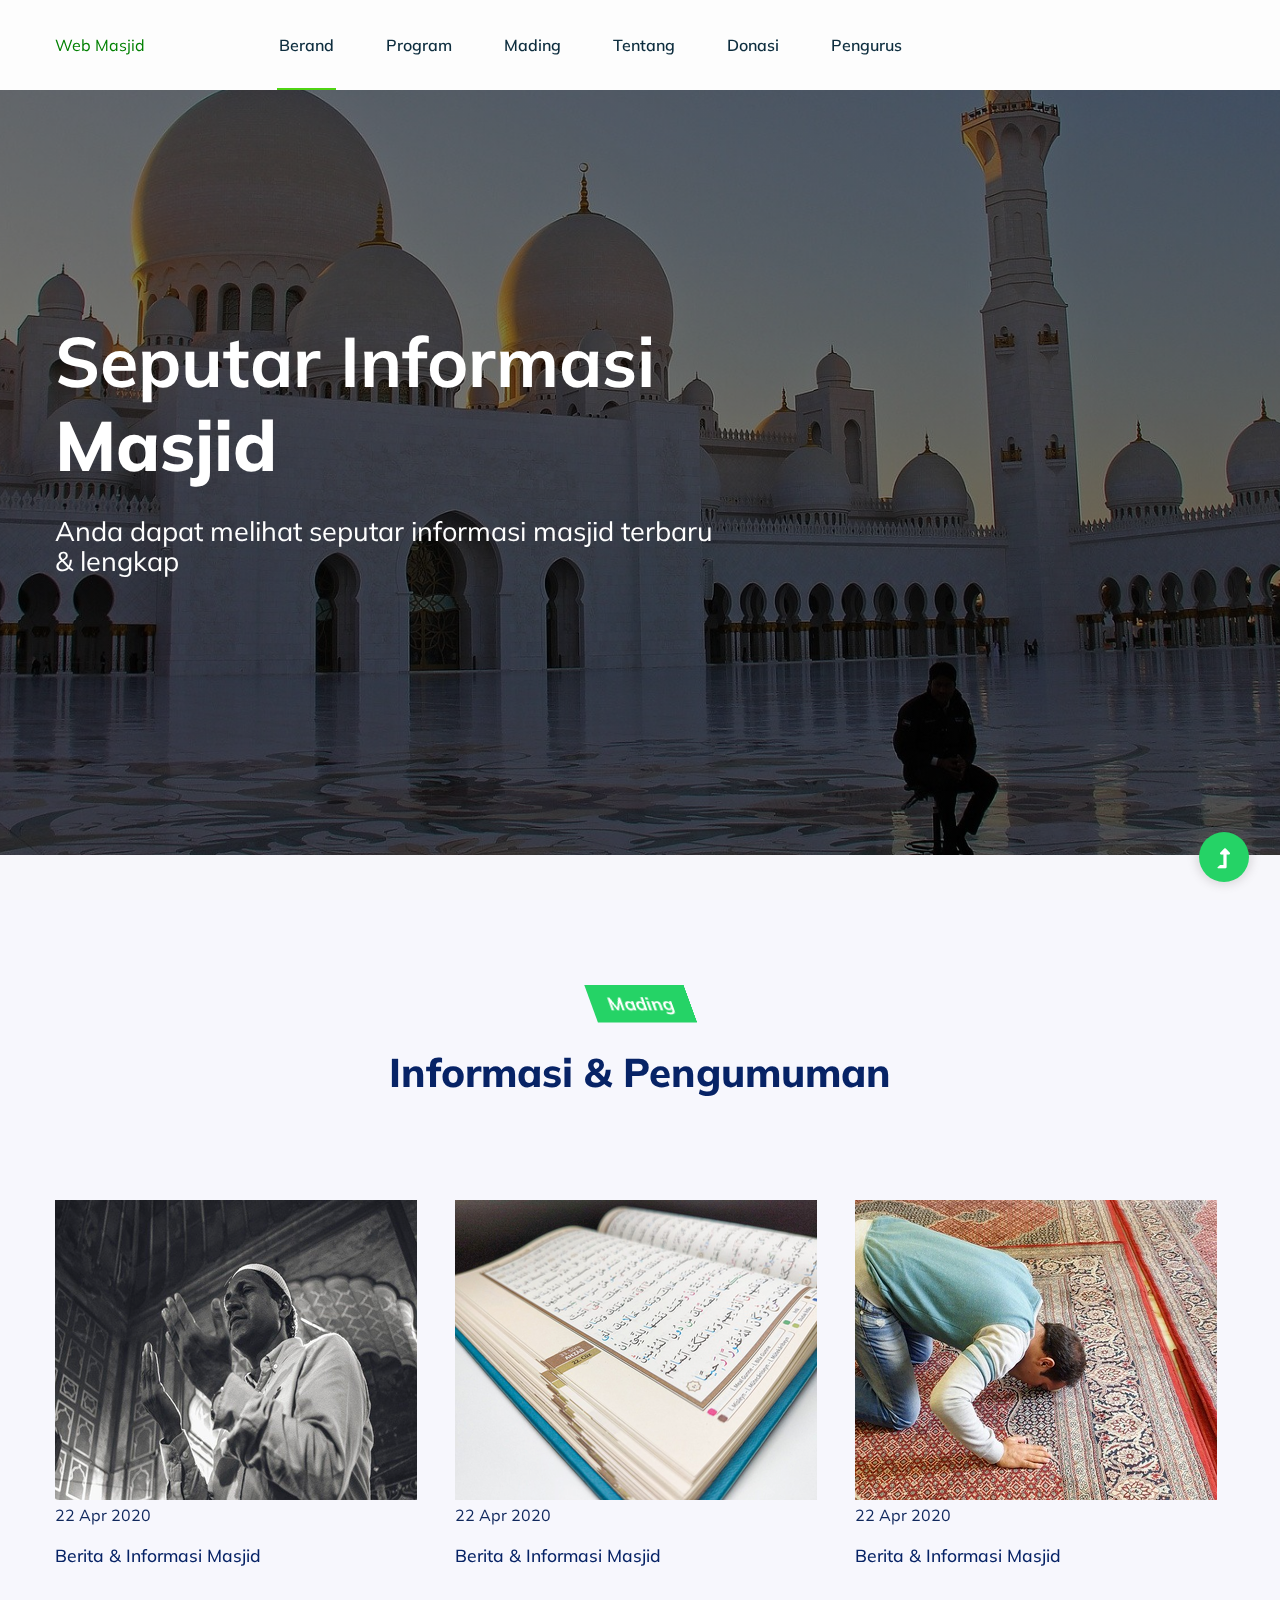
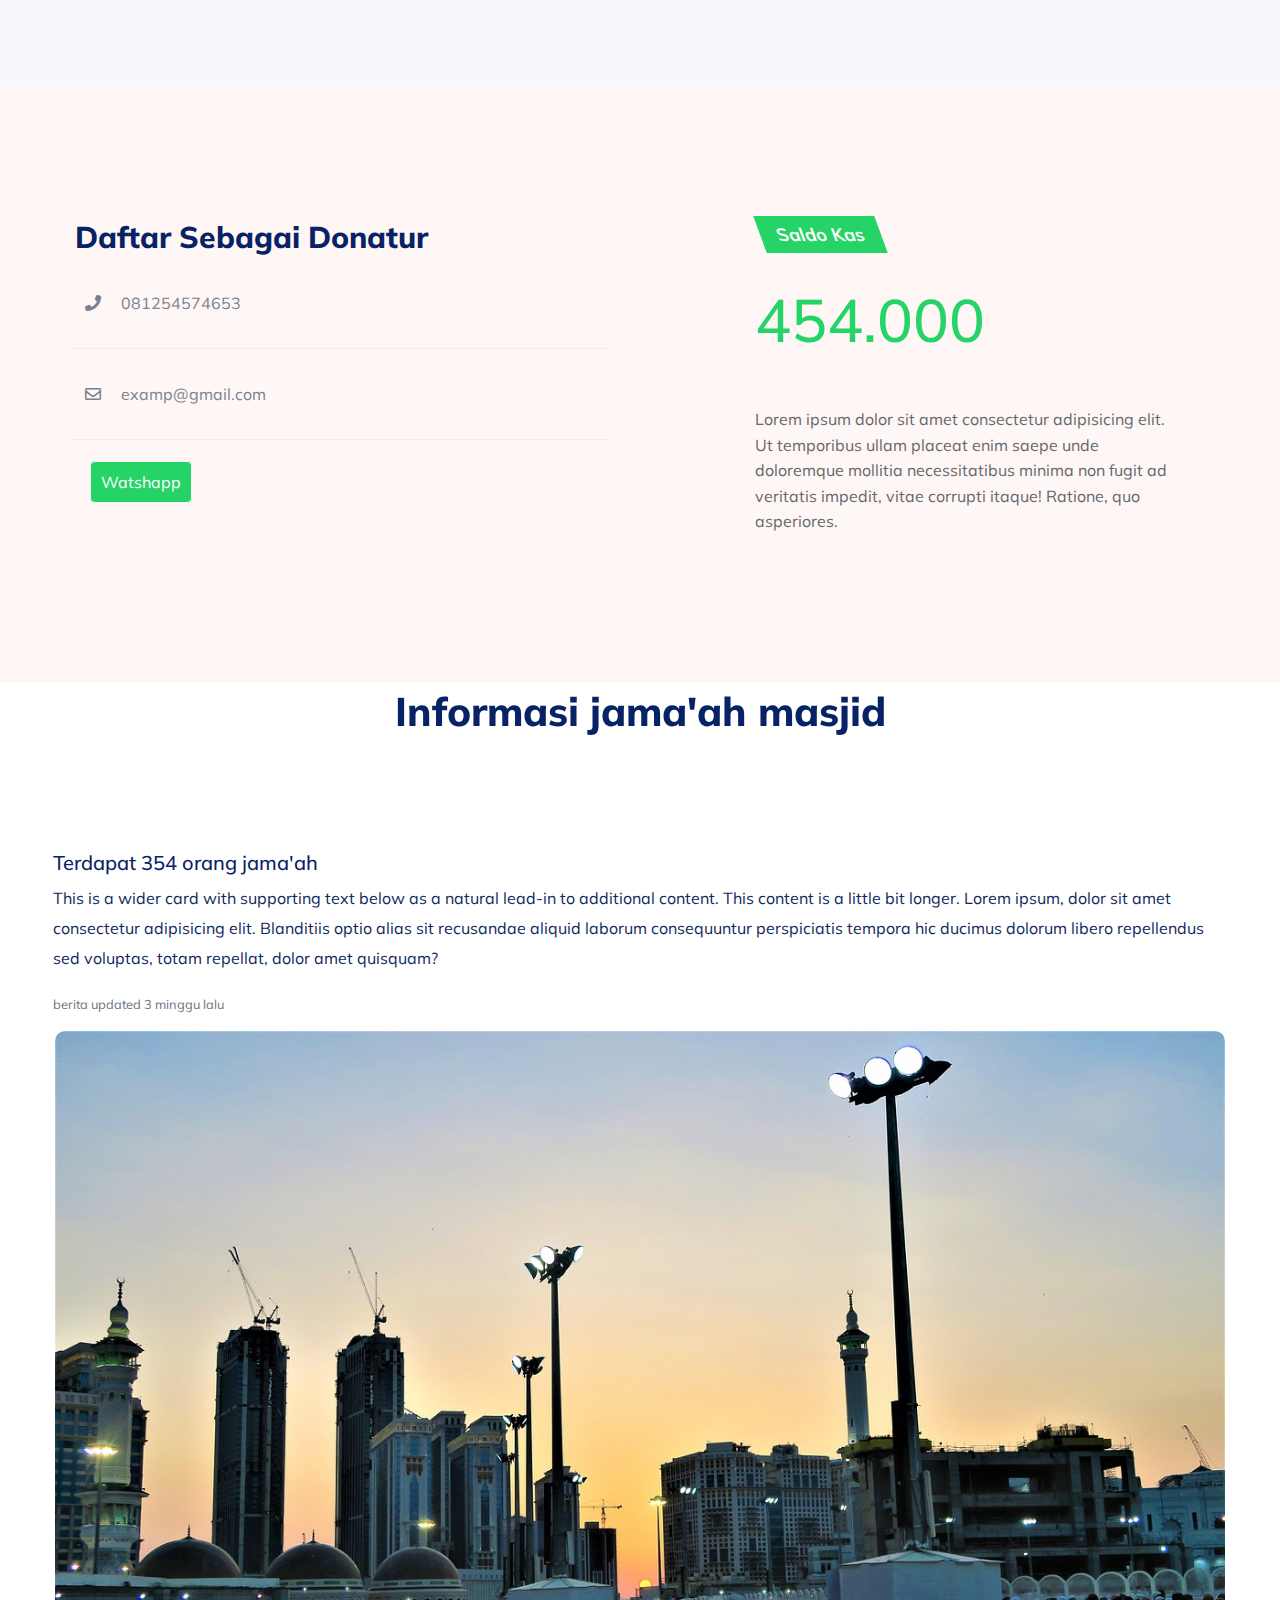
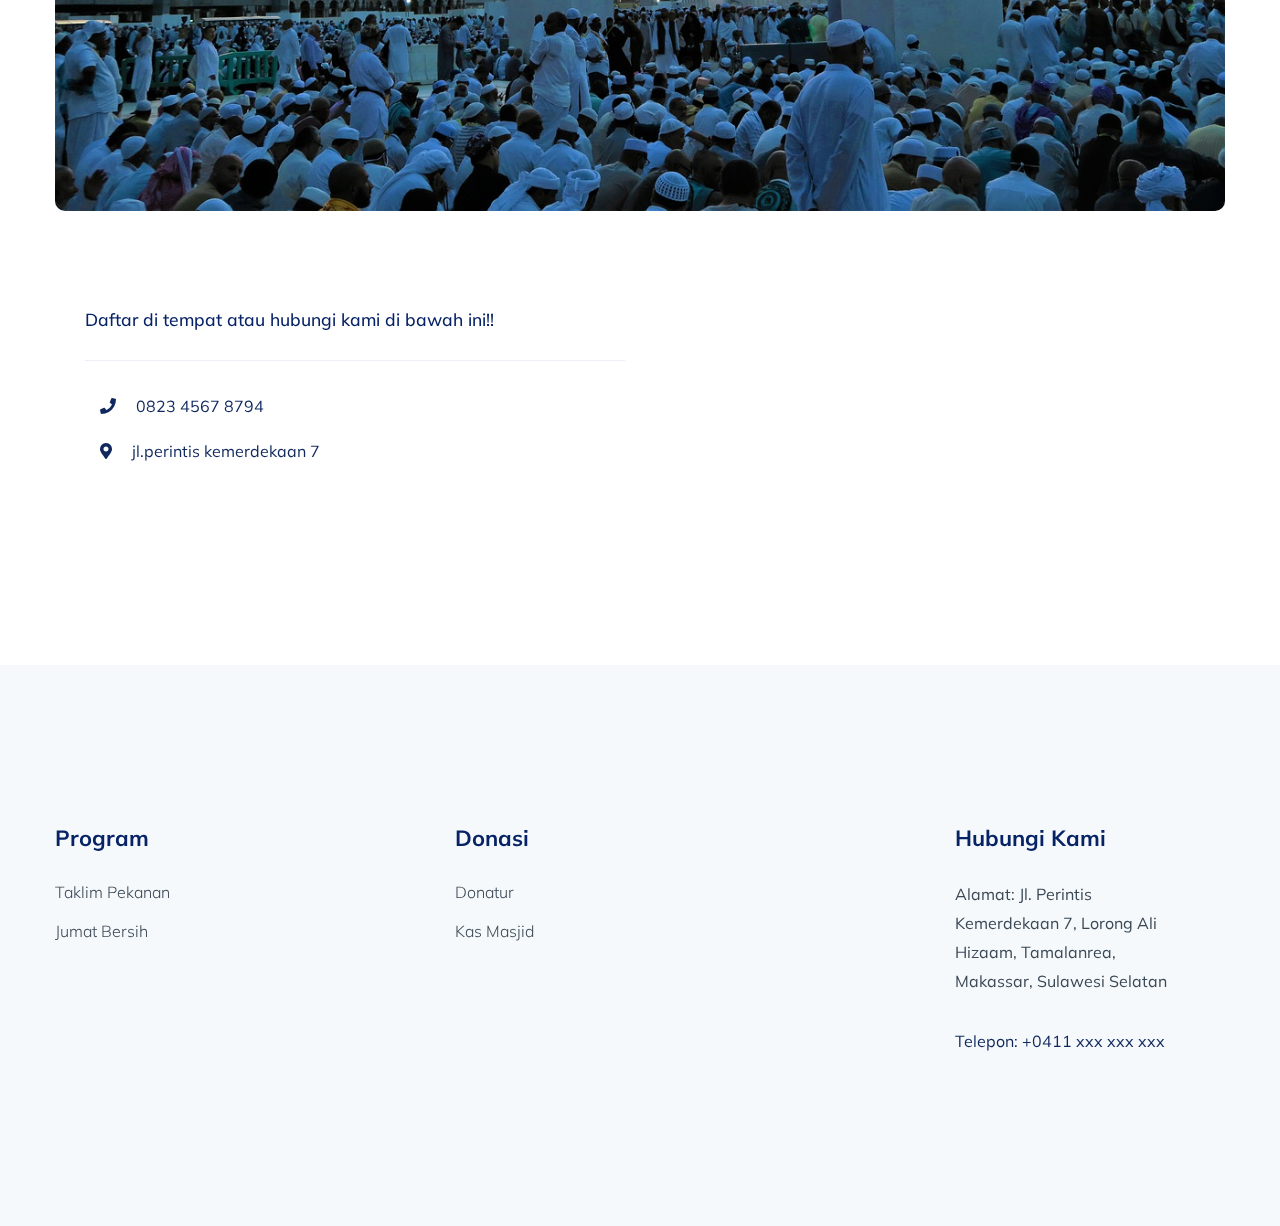
==== project_web_masjid-master/index.html @ cca3efca "web-masjid-an-nas" ====
<!DOCTYPE html>
<html class="no-js" lang="zxx">
  <head>
    <meta charset="utf-8" />
    <meta http-equiv="x-ua-compatible" content="ie=edge" />
    <title>Web Masjid</title>
    <meta name="description" content="" />
    <meta name="viewport" content="width=device-width, initial-scale=1" />
    <link rel="manifest" href="site.webmanifest" />
    <link
      rel="shortcut icon"
      type="image/x-icon"
      href="assets/img/favicon.ico"
    />

    <!-- CSS here fas fa-level-up-alt -->
    <link rel="stylesheet" href="assets/css/bootstrap.min.css" />
    <link rel="stylesheet" href="assets/css/owl.carousel.min.css" />
    <link rel="stylesheet" href="assets/css/slicknav.css" />
    <link rel="stylesheet" href="assets/css/flaticon.css" />
    <link rel="stylesheet" href="assets/css/progressbar_barfiller.css" />
    <link rel="stylesheet" href="assets/css/gijgo.css" />
    <link rel="stylesheet" href="assets/css/animate.min.css" />
    <link rel="stylesheet" href="assets/css/animated-headline.css" />
    <link rel="stylesheet" href="assets/css/magnific-popup.css" />
    <link rel="stylesheet" href="assets/css/fontawesome-all.min.css" />
    <link rel="stylesheet" href="assets/css/themify-icons.css" />
    <link rel="stylesheet" href="assets/css/slick.css" />
    <link rel="stylesheet" href="assets/css/nice-select.css" />
    <link rel="stylesheet" href="assets/css/style.css" />
    <link rel="stylesheet" href="assets/css/style2.css" />
  </head>

  <body>
    <!-- ? Preloader Start -->
    <div id="preloader-active">
      <div class="preloader d-flex align-items-center justify-content-center">
        <div class="preloader-inner position-relative">
          <div class="preloader-circle"></div>
          <div class="preloader-img pere-text">
            <h3>Masjid</h3>
          </div>
        </div>
      </div>
    </div>
    <!-- Preloader Start -->
    <header>
      <!-- Header Start -->
      <div class="header-area">
        <div class="main-header">
          <div class="header-bottom header-sticky">
            <div class="container">
              <div class="row align-items-center">
                <!-- Logo -->
                <div class="col-xl-2 col-lg-2">
                  <div class="logo">
                    <a href="index.html"
                      ><span style="color: green">Web Masjid</span></a
                    >
                  </div>
                </div>
                <div class="col-xl-9 col-lg-8">
                  <div class="menu-wrapper d-flex align-items-center">
                    <!-- Main-menu -->
                    <div class="main-menu d-none d-lg-block">
                      <nav>
                        <ul id="navigation">
                          <li class="active">
                            <a href="index.html">Berand</a>
                          </li>
                          <li><a href="program.html">Program</a></li>
                          <li><a href="mading.html">Mading</a></li>
                          <li><a href="tentang.html">Tentang</a></li>
                          <li>
                            <a href="donasi.html">Donasi</a>
                            <ul class="submenu">
                              <li><a href="donatur.html">Donatur</a></li>
                              <li><a href="kas_masjid.html">Kas Masjid</a></li>
                            </ul>
                          </li>
                          <li><a href="pengurus.html">Pengurus</a></li>
                        </ul>
                      </nav>
                    </div>
                  </div>
                </div>
                <div class="col-xl-1 col-lg-2"></div>
                <!-- Mobile Menu -->
                <div class="col-12">
                  <div class="mobile_menu d-block d-lg-none"></div>
                </div>
              </div>
            </div>
          </div>
        </div>
      </div>
      <!-- Header End -->
    </header>
    <main>
      <!--? slider Area Start-->
      <div class="slider-area position-relative">
        <div class="slider-active">
          <!-- Single Slider -->
          <div class="single-slider slider-height d-flex align-items-center">
            <div class="container">
              <div class="row">
                <div class="col-xl-7 col-lg-9 col-md-8 col-sm-9">
                  <div class="hero__caption">
                    <h1 data-animation="fadeInLeft" data-delay="0.2s">
                      Seputar informasi <span>Masjid</span>
                    </h1>
                    <p data-animation="fadeInLeft" data-delay="0.4s">
                      Anda dapat melihat seputar informasi masjid terbaru &
                      lengkap
                    </p>
                  </div>
                </div>
              </div>
            </div>
          </div>
          <!-- Single Slider -->
          <div class="single-slider slider-height d-flex align-items-center">
            <div class="container">
              <div class="row">
                <div class="col-xl-7 col-lg-9 col-md-8 col-sm-9">
                  <div class="hero__caption">
                    <h1 data-animation="fadeInLeft" data-delay="0.2s">
                      Seputar informasi <span>Masjid</span>
                    </h1>
                    <p data-animation="fadeInLeft" data-delay="0.4s">
                      Anda dapat melihat seputar informasi masjid terbaru &
                      lengkap
                    </p>
                  </div>
                </div>
              </div>
            </div>
          </div>
        </div>
      </div>
      <!-- slider Area End-->
      <!--? Categories Area Start -->
      <div class="categories-area section-padding40 gray-bg">
        <div class="container">
          <div class="row justify-content-center">
            <div class="col-xl-7 col-lg-8">
              <div class="section-tittle text-center mb-100">
                <span id="man" class="element">Mading</span>
                <h2>Informasi & Pengumuman</h2>
              </div>
            </div>
          </div>
          <div class="row">
            <div class="col-lg-4 col-md-4">
              <div class="home-blog-single mb-30">
                <div class="blog-img-cap">
                  <div class="blog-img">
                    <a href="mading.html#mading1"
                      ><img src="assets/img/gallery/man.png" alt="man"
                    /></a>
                  </div>
                  <div class="blog-cap">
                    <p>22 Apr 2020</p>
                    <h3>
                      <a href="mading.html#mading1"
                        >Berita & Informasi Masjid</a
                      >
                    </h3>
                  </div>
                </div>
              </div>
            </div>
            <div class="col-lg-4 col-md-4">
              <div class="home-blog-single mb-30">
                <div class="blog-img-cap">
                  <div class="blog-img">
                    <a href="mading.html#mading2"
                      ><img src="assets/img/gallery/the-quran.png" alt="qur'an"
                    /></a>
                  </div>
                  <div class="blog-cap">
                    <p>22 Apr 2020</p>
                    <h3>
                      <a href="mading.html#mading2"
                        >Berita & Informasi Masjid</a
                      >
                    </h3>
                  </div>
                </div>
              </div>
            </div>
            <div class="col-lg-4 col-md-4">
              <div class="home-blog-single mb-30">
                <div class="blog-img-cap">
                  <div class="blog-img">
                    <a href="mading.html#mading3"
                      ><img src="assets/img/gallery/prayer.png" alt="prayer"
                    /></a>
                  </div>
                  <div class="blog-cap">
                    <p>22 Apr 2020</p>
                    <h3>
                      <a href="mading.html#mading3"
                        >Berita & Informasi Masjid</a
                      >
                    </h3>
                  </div>
                </div>
              </div>
            </div>
          </div>
        </div>
      </div>
      <!-- cat End -->
      <!-- awal saldo kas -->
      <section class="about-low-area section-padding40">
        <div class="container">
          <div class="row justify-content-between">
            <div class="col-xl-6 col-lg-6 col-md-10">
              <div class="row">
                <div class="col-xl-12">
                  <div class="section-tittle section-tittle2 mb-30">
                    <h2 class="ml-20 mb-10">Daftar Sebagai Donatur</h2>
                    <div class="container saldo">
                      <p><i class="fas fa-phone"></i>081254574653</p>
                      <hr />
                      <p><i class="far fa-envelope"></i>examp@gmail.com</p>
                      <hr />
                      <div class="link-watshapp">
                        <a href="https://web.whatsapp.com/">Watshapp</a>
                      </div>
                    </div>
                  </div>
                </div>
              </div>
            </div>
            <div class="col-xl-5 col-lg-6 col-md-9 offset-md-1 offset-sm-1">
              <div class="about-caption mb-50">
                <!-- Section Tittle -->
                <div class="section-tittle mb-20">
                  <span class="element">Saldo kas</span>
                  <div class="experience">
                    <span>454.000</span>
                  </div>
                </div>
                <p>
                  Lorem ipsum dolor sit amet consectetur adipisicing elit. Ut
                  temporibus ullam placeat enim saepe unde doloremque mollitia
                  necessitatibus minima non fugit ad veritatis impedit, vitae
                  corrupti itaque! Ratione, quo asperiores.
                </p>
              </div>
            </div>
          </div>
        </div>
      </section>
      <!-- akhir saldo kas -->
      <!--? jumla jama'ah start -->
      <div class="categories-area">
        <div class="container">
          <div class="row justify-content-center">
            <div class="col-xl-7 col-lg-8 col-md-10 col-sm-12">
              <div class="section-tittle text-center mb-100">
                <h2>Informasi jama'ah masjid</h2>
              </div>
            </div>
          </div>
          <div class="row">
            <div class="card">
              <div class="card-body">
                <h2 class="card-title">Terdapat 354 orang jama'ah</h2>
                <p class="card-text">
                  This is a wider card with supporting text below as a natural
                  lead-in to additional content. This content is a little bit
                  longer. Lorem ipsum, dolor sit amet consectetur adipisicing
                  elit. Blanditiis optio alias sit recusandae aliquid laborum
                  consequuntur perspiciatis tempora hic ducimus dolorum libero
                  repellendus sed voluptas, totam repellat, dolor amet quisquam?
                </p>
                <p class="card-text">
                  <small class="text-muted">berita updated 3 minggu lalu</small>
                </p>
              </div>
              <div class="container">
                <img
                  src="assets/img/gallery/jama'ah.png"
                  class="card-img-bottom"
                  alt="jama'ah"
                />
              </div>
            </div>
          </div>
        </div>
      </div>
      <section class="wantToWor-area mb-100">
        <div class="container">
          <div class="wants-wrapper w-padding2">
            <div class="row align-items-center justify-content-between">
              <div class="col daftar-jamaah">
                <h3 class="mb-20">
                  Daftar di tempat atau hubungi kami di bawah ini!!
                </h3>
                <hr />
                <p><i class="fas fa-phone"></i>0823 4567 8794</p>
                <p>
                  <i class="fas fa-map-marker-alt"></i>jl.perintis kemerdekaan 7
                </p>
              </div>
              <div class="col">
                <div class="container">
                  <div class="embed-responsive embed-responsive-21by9">
                    <iframe
                      src="https://www.google.com/maps/embed?pb=!1m18!1m12!1m3!1d3973.8083843542895!2d119.48073061430038!3d-5.134535953373903!2m3!1f0!2f0!3f0!3m2!1i1024!2i768!4f13.1!3m3!1m2!1s0x2dbee334daba7981%3A0x5f4200901921392b!2sMasjid%20Ali-hizaam!5e0!3m2!1sid!2sid!4v1599695466135!5m2!1sid!2sid"
                      width="600"
                      height="450"
                      frameborder="0"
                      style="border: 0"
                      allowfullscreen=""
                      aria-hidden="false"
                      tabindex="0"
                    ></iframe>
                  </div>
                </div>
              </div>
            </div>
          </div>
        </div>
      </section>
      <!-- jumlah jama'ah End -->
    </main>
    <footer>
      <!-- Footer Start-->
      <div class="footer-area footer-padding">
        <div class="container">
          <div class="row d-flex justify-content-between">
            <div class="col-xl-2 col-lg-2 col-md-4 col-sm-5">
              <div class="single-footer-caption mb-50">
                <div class="footer-tittle">
                  <h4>Program</h4>
                  <ul>
                    <li><a href="#">Taklim Pekanan</a></li>
                    <li><a href="#">Jumat Bersih</a></li>
                  </ul>
                </div>
              </div>
            </div>
            <div class="col-xl-3 col-lg-3 col-md-4 col-sm-7">
              <div class="single-footer-caption mb-50">
                <div class="footer-tittle">
                  <h4>Donasi</h4>
                  <ul>
                    <li><a href="#">Donatur</a></li>
                    <li><a href="#">Kas Masjid</a></li>
                  </ul>
                </div>
              </div>
            </div>
            <div class="col-xl-3 col-lg-4 col-md-5 col-sm-8">
              <div class="single-footer-caption mb-50">
                <div class="footer-tittle">
                  <h4>Hubungi Kami</h4>
                  <div class="footer-pera">
                    <p class="info1">
                      Alamat: Jl. Perintis Kemerdekaan 7, Lorong Ali Hizaam,
                      Tamalanrea, Makassar, Sulawesi Selatan
                    </p>
                  </div>
                </div>
                <div class="footer-number">
                  <p>Telepon: +0411 xxx xxx xxx</p>
                </div>
              </div>
            </div>
          </div>
        </div>
      </div>
      <!-- footer-bottom area -->

      <!-- Footer End-->
    </footer>
    <!--? Search model Begin -->
    <div class="search-model-box">
      <div class="h-100 d-flex align-items-center justify-content-center">
        <div class="search-close-btn">+</div>
        <form class="search-model-form">
          <input
            type="text"
            id="search-input"
            placeholder="Searching key....."
          />
        </form>
      </div>
    </div>
    <!-- Search model end -->
    <!-- Scroll Up -->
    <div id="back-top">
      <a title="Go to Top" href="#"> <i class="fas fa-level-up-alt"></i></a>
    </div>

    <!-- JS here -->

    <script src="./assets/js/vendor/modernizr-3.5.0.min.js"></script>
    <!-- Jquery, Popper, Bootstrap -->
    <script src="./assets/js/vendor/jquery-1.12.4.min.js"></script>
    <script src="./assets/js/popper.min.js"></script>
    <script src="./assets/js/bootstrap.min.js"></script>
    <!-- Jquery Mobile Menu -->
    <script src="./assets/js/jquery.slicknav.min.js"></script>

    <!-- Jquery Slick , Owl-Carousel Plugins -->
    <script src="./assets/js/owl.carousel.min.js"></script>
    <script src="./assets/js/slick.min.js"></script>
    <!-- One Page, Animated-HeadLin -->
    <script src="./assets/js/wow.min.js"></script>
    <script src="./assets/js/animated.headline.js"></script>
    <script src="./assets/js/jquery.magnific-popup.js"></script>

    <!-- Date Picker -->
    <script src="./assets/js/gijgo.min.js"></script>
    <!-- Nice-select, sticky -->
    <script src="./assets/js/jquery.nice-select.min.js"></script>
    <script src="./assets/js/jquery.sticky.js"></script>
    <!-- Progress -->
    <script src="./assets/js/jquery.barfiller.js"></script>

    <!-- counter , waypoint,Hover Direction -->
    <script src="./assets/js/jquery.counterup.min.js"></script>
    <script src="./assets/js/waypoints.min.js"></script>
    <script src="./assets/js/jquery.countdown.min.js"></script>
    <script src="./assets/js/hover-direction-snake.min.js"></script>

    <!-- contact js -->
    <script src="./assets/js/contact.js"></script>
    <script src="./assets/js/jquery.form.js"></script>
    <script src="./assets/js/jquery.validate.min.js"></script>
    <script src="./assets/js/mail-script.js"></script>
    <script src="./assets/js/jquery.ajaxchimp.min.js"></script>

    <!-- Jquery Plugins, main Jquery -->
    <script src="./assets/js/plugins.js"></script>
    <script src="./assets/js/main.js"></script>
    <script src="./assets/js/jamaah.js"></script>
  </body>
</html>
---- project_web_masjid-master/assets/css/flaticon.css ----
/*
  	Flaticon icon font: Flaticon
  	Creation date: 03/06/2020 12:20
  	*/

@font-face {
  font-family: "Flaticon";
  src: url("../fonts/Flaticon.eot");
  src: url("../fonts/Flaticon.eot?#iefix") format("embedded-opentype"),
       url("../fonts/Flaticon.woff2") format("woff2"),
       url("../fonts/Flaticon.woff") format("woff"),
       url("../fonts/Flaticon.ttf") format("truetype"),
       url("../fonts/Flaticon.svg#Flaticon") format("svg");
  font-weight: normal;
  font-style: normal;
}

@media screen and (-webkit-min-device-pixel-ratio:0) {
  @font-face {
    font-family: "Flaticon";
    src: url("../fonts/Flaticon.svg#Flaticon") format("svg");
  }
}

[class^="flaticon-"]:before, [class*=" flaticon-"]:before,
[class^="flaticon-"]:after, [class*=" flaticon-"]:after {   
  font-family: Flaticon;
font-style: normal;
}

.flaticon-null:before { content: "\f100"; }
.flaticon-null-1:before { content: "\f101"; }
.flaticon-null-2:before { content: "\f102"; }
.flaticon-null-3:before { content: "\f103"; }
---- project_web_masjid-master/assets/css/progressbar_barfiller.css ----
/* Custom Code skills */
.single-skill{
  display: flex;
}

.single-skill span {
	color: #79838b;
	font-size: 13px;
	font-weight: 300;
	letter-spacing: 0;
	margin-bottom: 14px;
	display: block;
}
.single-skill .bar-progress {
	width: 100%;
}
.single-skill .bar-title {
  width: 20%;
  margin-bottom: 19px;
}

.skills-content {
  padding-top: 200px;
  padding-left: 70px;
}

.skills-shape-bg {
  height: 651px;
  width: 868px;
  position: absolute;
  content: "";
  border: 2px solid #4d4d4d;
  left: 40%;
  top: 255px;
}

.skills-shape-bg::before {
  position: absolute;
  content: "";
  height: 465px;
  width: 300px;
  border: 2px solid #4d4d4d;
  left: -35%;
  top: 50%;
  transform: translateY(-50%);
  border-right: 0;
}



/* Default */
.barfiller {
	width: 100%;
	height: 10px;
	background: #f6f9fc;
  position: relative;
  border-radius: 5px;
}

.barfiller .fill {
  display: block;
  position: relative;
  width: 0px;
  height: 100%;
  background: #333;
  z-index: 1;
  border-radius: 5px;
}

.barfiller .tipWrap { display: none; }

.barfiller .tip {
  margin-top: -28px;
  padding: 2px 4px;
  font-size: 16px;
  color: #09cc7f;
  left: 0px;
  position: absolute;
  z-index: 2;
  background: transparent;
  font-weight: 800;
}

.barfiller .tip:after {
  border: solid;
  border-color: rgba(0,0,0,.8) transparent;
  border-width: 6px 6px 0 6px;
  content: "";
  display: block;
  position: absolute;
  left: 9px;
  top: 100%;
  z-index: 9;
  display: none;
  
}
---- project_web_masjid-master/assets/css/gijgo.css ----
.gj-button {
    background-color: #f5f5f5;
    border: 1px solid #ddd;
    color: #000;
    border-radius: 3px;
    padding: 6px 10px;
    cursor: pointer;
}

.gj-unselectable {
    -webkit-touch-callout: none;
    -webkit-user-select: none;
    -khtml-user-select: none;
    -moz-user-select: none;
    -ms-user-select: none;
    user-select: none;
}

.gj-row {
    display: -webkit-box;
    display: -ms-flexbox;
    display: flex;
    -ms-flex-wrap: wrap;
    flex-wrap: wrap;
}

.gj-margin-left-5 {
    margin-left: 5px;
}

.gj-margin-left-10 {
    margin-left: 10px;
}

.gj-width-full {
    width: 100%;
}

.gj-cursor-pointer {
    cursor: pointer;
}

.gj-text-align-center {
    text-align: center;
}

.gj-font-size-16 {
    font-size: 16px;
}

.gj-hidden {
    display: none;
}

/** Material Design */
.gj-button-md {
    background: 0 0;
    border: none;
    border-radius: 2px;
    color: rgba(0, 0, 0, 0.87);
    position: relative;
    height: 36px;
    margin: 0;
    min-width: 64px;
    padding: 0 16px;
    display: inline-block;
    font-family: "Roboto","Helvetica","Arial",sans-serif;
    font-size: 1rem;
    font-weight: 500;
    text-transform: uppercase;
    letter-spacing: 0;
    overflow: hidden;
    will-change: box-shadow;
    transition: box-shadow .2s cubic-bezier(.4,0,1,1),background-color .2s cubic-bezier(.4,0,.2,1),color .2s cubic-bezier(.4,0,.2,1);
    outline: none;
    cursor: pointer;
    text-decoration: none;
    text-align: center;
    line-height: 36px;
    vertical-align: middle;
    overflow: hidden;
    -webkit-user-select: none;
    -moz-user-select: none;
    -ms-user-select: none;
    user-select: none;
}

.gj-button-md:hover {
    background-color: rgba(158,158,158,.2);
}

.gj-button-md:disabled {
    color: rgba(0,0,0,.26);
    background: 0 0;
}

.gj-button-md .material-icons,
.gj-button-md .gj-icon {
    vertical-align: middle;
    /*font-size: 1.3rem;
    margin-right: 4px;*/
}

.gj-button-md.gj-button-md-icon {
    width: 24px;
    height: 31px;
    min-width: 24px;
    padding: 0px;
    display: table;
}

.gj-button-md.gj-button-md-icon .material-icons,
.gj-button-md.gj-button-md-icon .gj-icon {
    display: table-cell;
    margin-right: 0px;
    width: 24px;
    height: 24px;
}

.gj-button-md.active {
    background-color: rgba(158,158,158,.4);
}

.gj-button-md-group {
    position: relative;
    display: inline-block;
    vertical-align: middle;
}
.gj-textbox-md {
	/* border: none; */
	/* border-bottom: 1px solid rgba(0,0,0,.42); */
	display: block;
	font-family: "Helvetica","Arial",sans-serif;
	font-size: 16px;
	line-height: 16px;
	/* padding: 4px 0px; */
	margin: 0;
	/* width: 100%; */
	background: 0 0;
	/* text-align: ; */
	color: rgba(0,0,0,.87);
	padding-left: 44px;
	border: 1px solid #dca73a;
	/* padding: 15px 15px; */
	/* text-align: center; */
	width: 177px;
	height: 55px;
	border-radius: 5px;
}
.gj-textbox-md:focus,
.gj-textbox-md:active {
    /* border-bottom: 2px solid rgba(0,0,0,.42); */
    outline: none;
}

.gj-textbox-md::placeholder {
    color: #8e8e8e;
}

.gj-textbox-md:-ms-input-placeholder {
    color: #8e8e8e;
}

.gj-textbox-md::-ms-input-placeholder {
    color: #8e8e8e;
}

.gj-md-spacer-24 {
    min-width: 24px;
    width: 24px;
    display: inline-block;
}

.gj-md-spacer-32 {
    min-width: 32px;
    width: 32px;
    display: inline-block;
}

.gj-modal {
    position: fixed;
    top: 0;
    right: 0;
    bottom: 0;
    left: 0;
    z-index: 1203;
    display: none;
    overflow: hidden;
    -webkit-overflow-scrolling: touch;
    outline: 0;
    background-color: rgba(0, 0, 0, 0.54118);
    transition: 200ms ease opacity;
    will-change: opacity;
}

/* List */
ul.gj-list li [data-role="wrapper"] {
    display: table;
    width: 100%;
}

ul.gj-list li [data-role="checkbox"] {
    display: table-cell;
    vertical-align:middle;
    text-align:center;
}

ul.gj-list li [data-role="image"] {
    display: table-cell;
    vertical-align:middle;
    text-align:center;
}

ul.gj-list li [data-role="display"] {
    display: table-cell;
    vertical-align:middle;
    cursor: pointer;
}

ul.gj-list li [data-role="display"]:empty:before {
  content: "\200b"; /* unicode zero width space character */
}

/* List - Bootstrap */
ul.gj-list-bootstrap {
    padding-left: 0px;
    margin-bottom: 0px;
}

ul.gj-list-bootstrap li {
    padding: 0px;
}

ul.gj-list-bootstrap li [data-role="wrapper"] {
    padding: 0px 10px;
}

ul.gj-list-bootstrap li [data-role="checkbox"] {
    width: 24px;
    padding: 3px;
}

ul.gj-list-bootstrap li [data-role="image"] {
    width: 24px;
    height: 24px;
}

ul.gj-list-bootstrap li [data-role="display"] {
    padding: 8px 0px 8px 4px;
}

.list-group-item.active ul li, .list-group-item.active:focus ul li, .list-group-item.active:hover ul li {
    text-shadow: none;
    color:initial;
}

/* List - Material Design */
ul.gj-list-md {
    padding: 0px;
    list-style: none;
    list-style-type: none;
    line-height: 24px;
    letter-spacing: 0;
    color: #616161; /* Gray 700 */
}

ul.gj-list-md li {
    display: list-item;
    list-style-type: none;
    padding: 0px;
    min-height: unset;
    box-sizing: border-box;
    align-items: center;
    cursor: default;
    overflow: hidden;

    font-family: "Roboto","Helvetica","Arial",sans-serif;
    font-size: 16px;
    font-weight: 400;
    letter-spacing: .04em;
    line-height: 1;
    
    -webkit-flex-direction: row;
    -ms-flex-direction: row;
    flex-direction: row;
    -webkit-flex-wrap: nowrap;
    -ms-flex-wrap: nowrap;
    flex-wrap: nowrap;
}

ul.gj-list-md li [data-role="checkbox"] {
    height: 24px;
    width: 24px;
}

ul.gj-list-md li [data-role="image"] {
    height: 24px;
    width: 24px;
}

ul.gj-list-md li [data-role="display"] {
    padding: 8px 0px 8px 5px;
    order: 0;
    flex-grow: 2;
    text-decoration: none;
    box-sizing: border-box;
    align-items: center;
    text-align: left;
    color: rgba(0,0,0,.87);
}

ul.gj-list-md li.disabled>[data-role="wrapper"]>[data-role="display"] {
    color: #9E9E9E; /* Gray 500 */
}

.gj-list-md-active {
    background: #e0e0e0;
    color: #3f51b5;
}


/* Picker */
.gj-picker {
    position: absolute;
    z-index: 1203;
    background-color: #fff;
}

.gj-picker .selected {
    color: #fff;
}

/* Material Design */
.gj-picker-md {
    font-family: "Roboto","Helvetica","Arial",sans-serif;
    font-size: 16px;
    font-weight: 400;
    letter-spacing: .04em;
    line-height: 1;
    color: rgba(0,0,0,.87);
    border: 1px solid #E0E0E0;
}

.gj-modal .gj-picker-md {
    border: 0px;
}

.gj-picker-md [role="header"] {
    color: rgba(255, 255, 255, 0.54);
    display: flex;
    background: #2196f3;
    align-items: baseline;
    user-select: none;
    justify-content: center;
}

.gj-picker-md [role="footer"] {
    float: right;
    padding: 10px;
}

.gj-picker-md [role="footer"] button.gj-button-md {
    color: #2196f3;
    font-weight: bold;
    font-size: 13px;
}

/* Bootstrap */
.gj-picker-bootstrap {
    border-radius: 4px;
    border: 1px solid #E0E0E0;
}

.gj-picker-bootstrap .selected {
    color: #888;
}

.gj-picker-bootstrap [role="header"] {
    background: #eee;
    color: #AAA;
}
@font-face {
    font-family: 'gijgo-material';
    src: url('../fonts/gijgo-material.eot?235541');
    src: url('../fonts/gijgo-material.eot?235541#iefix') format('embedded-opentype'), url('../fonts/gijgo-material.ttf?235541') format('truetype'), url('../fonts/gijgo-material.woff?235541') format('woff'), url('../fonts/gijgo-material.svg?235541#gijgo-material') format('svg');
    font-weight: normal;
    font-style: normal;
}

.gj-icon {
    /* use !important to prevent issues with browser extensions that change fonts */
    font-family: 'gijgo-material' !important;
    font-size: 24px;
    speak: none;
    font-style: normal;
    font-weight: normal;
    font-variant: normal;
    text-transform: none;
    line-height: 1;
    /* Enable Ligatures ================ */
    letter-spacing: 0;
    -webkit-font-feature-settings: "liga";
    -moz-font-feature-settings: "liga=1";
    -moz-font-feature-settings: "liga";
    -ms-font-feature-settings: "liga" 1;
    font-feature-settings: "liga";
    -webkit-font-variant-ligatures: discretionary-ligatures;
    font-variant-ligatures: discretionary-ligatures;
    /* Better Font Rendering =========== */
    -webkit-font-smoothing: antialiased;
    -moz-osx-font-smoothing: grayscale;
}

.gj-icon.undo:before {
    content: "\e900";
}

.gj-icon.vertical-align-top:before {
    content: "\e901";
}

.gj-icon.vertical-align-center:before {
    content: "\e902";
}

.gj-icon.vertical-align-bottom:before {
    content: "\e903";
}

.gj-icon.arrow-dropup:before {
    content: "\e904";
}

.gj-icon.clock:before {
    content: "\e905";
}

.gj-icon.refresh:before {
    content: "\e906";
}

.gj-icon.last-page:before {
    content: "\e907";
}

.gj-icon.first-page:before {
    content: "\e908";
}

.gj-icon.cancel:before {
    content: "\e909";
}

.gj-icon.clear:before {
    content: "\e90a";
}

.gj-icon.check-circle:before {
    content: "\e90b";
}

.gj-icon.delete:before {
    content: "\e90c";
}

.gj-icon.arrow-upward:before {
    content: "\e90d";
}

.gj-icon.arrow-forward:before {
    content: "\e90e";
}

.gj-icon.arrow-downward:before {
    content: "\e90f";
}

.gj-icon.arrow-back:before {
    content: "\e910";
}

.gj-icon.list-numbered:before {
    content: "\e911";
}

.gj-icon.list-bulleted:before {
    content: "\e912";
}

.gj-icon.indent-increase:before {
    content: "\e913";
}

.gj-icon.indent-decrease:before {
    content: "\e914";
}

.gj-icon.redo:before {
    content: "\e915";
}

.gj-icon.align-right:before {
    content: "\e916";
}

.gj-icon.align-left:before {
    content: "\e917";
}

.gj-icon.align-justify:before {
    content: "\e918";
}

.gj-icon.align-center:before {
    content: "\e919";
}

.gj-icon.strikethrough:before {
    content: "\e91a";
}

.gj-icon.italic:before {
    content: "\e91b";
}

.gj-icon.underlined:before {
    content: "\e91c";
}

.gj-icon.bold:before {
    content: "\e91d";
}

.gj-icon.arrow-dropdown:before {
    content: "\e91e";
}

.gj-icon.done:before {
    content: "\e91f";
}

.gj-icon.pencil:before {
    content: "\e920";
}

.gj-icon.minus:before {
    content: "\e921";
}

.gj-icon.plus:before {
    content: "\e922";
}

.gj-icon.chevron-up:before {
    content: "\e923";
}

.gj-icon.chevron-right:before {
    content: "\e924";
}

.gj-icon.chevron-down:before {
    content: "\e925";
}

.gj-icon.chevron-left:before {
    content: "\e926";
}

.gj-icon.event:before {
    content: "\e927";
}
.gj-draggable {
    cursor: move;
}
.gj-resizable-handle {
    position: absolute;
    font-size: 0.1px;
    display: block;
    -ms-touch-action: none;
    touch-action: none;
    z-index: 1203;
}

.gj-resizable-n {
    cursor: n-resize;
    height: 7px;
    width: 100%;
    top: -5px;
    left: 0;
}
.gj-resizable-e {
    cursor: e-resize;
    width: 7px;
    right: -5px;
    top: 0;
    height: 100%;
}
.gj-resizable-s {
    cursor: s-resize;
    height: 7px;
    width: 100%;
    bottom: -5px;
    left: 0;
}
.gj-resizable-w {
	cursor: w-resize;
	width: 7px;
	left: -5px;
	top: 0;
	height: 100%;
}
.gj-resizable-se {
	cursor: se-resize;
	width: 12px;
	height: 12px;
	right: 1px;
	bottom: 1px;
}
.gj-resizable-sw {
	cursor: sw-resize;
	width: 9px;
	height: 9px;
	left: -5px;
	bottom: -5px;
}
.gj-resizable-nw {
	cursor: nw-resize;
	width: 9px;
	height: 9px;
	left: -5px;
	top: -5px;
}
.gj-resizable-ne {
	cursor: ne-resize;
	width: 9px;
	height: 9px;
	right: -5px;
	top: -5px;
}

.gj-dialog-footer {
    position: absolute;
    bottom: 0px;
    width: 100%;
    margin-top: 0px;
}

.gj-dialog-scrollable [data-role="body"] {
    overflow-x: hidden;
    overflow-y: scroll;
}

/** Bootstrap 3 **/
.gj-dialog-bootstrap {
    overflow: hidden;
    z-index: 1202;
}

.gj-dialog-bootstrap [data-role="title"] {
    display: inline;
}
.gj-dialog-bootstrap [data-role="close"] {
    line-height: 1.42857143;
}

/** Bootstrap 4 **/
.gj-dialog-bootstrap4 {
    overflow: hidden;
    z-index: 1202;
}

.gj-dialog-bootstrap4 [data-role="title"] {
    display: inline;
}
.gj-dialog-bootstrap4 [data-role="close"] {
    line-height: 1.5;
}

/** Material Design **/
.gj-dialog-md {
    background-color: #FFF;
    overflow: hidden;
    border: none;
    box-shadow: 0 11px 15px -7px rgba(0,0,0,.2), 0 24px 38px 3px rgba(0,0,0,.14), 0 9px 46px 8px rgba(0,0,0,.12);
    box-sizing: border-box;
    position: relative;
    display: -webkit-box;
    display: -webkit-flex;
    display: -ms-flexbox;
    display: flex;
    -webkit-box-orient: vertical;
    -webkit-box-direction: normal;
    -webkit-flex-direction: column;
    -ms-flex-direction: column;
    flex-direction: column;
    -webkit-background-clip: padding-box;
    background-clip: padding-box;
    outline: 0;
    z-index: 1202;
}

.gj-dialog-md-header {
    padding: 24px 24px 0px 24px;
    font-family: "Roboto","Helvetica","Arial",sans-serif;
}

.gj-dialog-md-title {
    margin: 0;
    font-weight: 400;
    display: inline;
    line-height: 28px;
    font-size: 20px;
}

.gj-dialog-md-close {
    -webkit-appearance: none;
    padding: 0;
    cursor: pointer;
    background: 0 0;
    border: 0;
    float: right;
    line-height: 28px;
    font-size: 28px;
}

.gj-dialog-md-body {
    padding: 20px 24px 24px 24px;
    color: rgba(0,0,0,.54);
    font-family: "Helvetica","Arial",sans-serif;
    font-size: 14px;
    font-weight: 400;
    line-height: 20px;
}

.gj-dialog-md-footer {
    padding: 8px 8px 8px 24px;
    display: -webkit-flex;
    display: -ms-flexbox;
    display: flex;
    -webkit-flex-direction: row-reverse;
    -ms-flex-direction: row-reverse;
    flex-direction: row-reverse;
    -webkit-flex-wrap: wrap;
    -ms-flex-wrap: wrap;
    flex-wrap: wrap;

    box-sizing: border-box;
}

.gj-dialog-md-footer>*:first-child {
    margin-right: 0;
}

.gj-dialog-md-footer>* {
    margin-right: 8px;
    height: 36px;
}
DIV.gj-grid-wrapper {
    margin: auto;
    position: relative;
    clear:both;
    z-index: 1;
}

TABLE.gj-grid {
    margin: auto;    
    border-collapse: collapse;
    width: 100%;
    table-layout: fixed;
}

TABLE.gj-grid THEAD TH [data-role="selectAll"] {
    margin: auto;
}

TABLE.gj-grid THEAD TH [data-role="title"] {
    display: inline-block;
}

TABLE.gj-grid THEAD TH [data-role="sorticon"] {
    display: inline-block;
}

TABLE.gj-grid THEAD TH {
    overflow: hidden;
    text-overflow: ellipsis;
}

TABLE.gj-grid.autogrow-header-row THEAD TH {
    overflow: auto;
    text-overflow: initial;
    white-space: pre-wrap;
    -ms-word-break: break-word;
    word-break: break-word;
}

TABLE.gj-grid > tbody > tr > td {
    overflow: hidden;
    position: relative;
}

table.gj-grid tbody div[data-role="display"] {
    vertical-align: middle;
    text-indent: 0;
    white-space: pre-wrap;
    -ms-word-break: break-word;
    word-break: break-word;
}

table.gj-grid.fixed-body-rows tbody div[data-role="display"] {
    overflow: hidden;
    text-overflow: ellipsis;
    white-space: nowrap;
    -ms-word-break: initial;
    word-break: initial;
}

table.gj-grid tfoot DIV[data-role="display"] {
    vertical-align: middle;
    text-indent: 0;
    display: flex;
}

TABLE.gj-grid .fa {
    padding: 2px;
}

TABLE.gj-grid > tbody > tr > td > div {
    padding: 2px;
    overflow: hidden;
}

DIV.gj-grid-wrapper DIV.gj-grid-loading-cover
{
    background: #BBBBBB;
    opacity: 0.5;
    position: absolute;
    vertical-align: middle;
}

DIV.gj-grid-wrapper DIV.gj-grid-loading-text
{
    position: absolute;
    font-weight: bold;
}

/* Bootstrap Theme */
table.gj-grid-bootstrap thead th {
    background-color: #f5f5f5;
    vertical-align:middle;
}

table.gj-grid-bootstrap thead th [data-role="sorticon"] {
    margin-left: 5px;
}

table.gj-grid-bootstrap thead th [data-role="sorticon"] i.gj-icon,
table.gj-grid-bootstrap thead th [data-role="sorticon"] i.material-icons {
    position: absolute;
    font-size: 20px;
    top: 15px;
}

table.gj-grid-bootstrap tbody tr td div[data-role="display"] {
    padding: 0px;
}

.gj-grid-bootstrap-4 .gj-checkbox-bootstrap {
    display: inline-block;
    padding-top: 2px;
}

.gj-grid-bootstrap-4 tbody tr.active {
    background-color: rgba(0,0,0,.075);
}

/* Material Design Theme */
.gj-grid-md {
    position: relative;
    border: 1px solid #e0e0e0;
    border-collapse: collapse;
    white-space: nowrap;
    font-size: 13px;
    font-family: "Roboto","Helvetica","Arial",sans-serif;
    background-color: #fff;
}

.gj-grid-md td:first-of-type, .gj-grid-md th:first-of-type {
    padding-left: 24px;
}

.gj-grid-md th {
    position: relative;
    vertical-align: bottom;
    font-weight: 700;
    line-height: 31px;
    letter-spacing: 0;
    height: 56px;
    font-size: 12px;
    color: rgba(0,0,0,.54);
    padding-bottom: 8px;
    box-sizing: border-box;
    padding: 12px 18px;
    text-align: right;
}

.gj-grid-md td {
    position: relative;
    height: 48px;
    border-top: 1px solid #e0e0e0;
    border-bottom: 1px solid #e0e0e0;
    padding: 12px 18px;
    box-sizing: border-box;
    text-align: left;
    color: rgba(0,0,0,.87);
}

.gj-grid-md tbody tr {
    position: relative;
    height: 48px;
    transition-duration: .28s;
    transition-timing-function: cubic-bezier(.4,0,.2,1);
    transition-property: background-color;
}

.gj-grid-md tbody tr:hover {
    background-color: #EEEEEE; /* Gray 200 */
}

.gj-grid-md tbody tr.gj-grid-md-select {
    background-color: #F5F5F5; /* Grey 100 */
}


table.gj-grid-md thead th [data-role="sorticon"] {
    margin-left: 5px;
}

table.gj-grid-md thead th [data-role="sorticon"] i.gj-icon,
table.gj-grid-md thead th [data-role="sorticon"] i.material-icons {
    position: absolute;
    font-size: 16px;
    top: 19px;
}

table.gj-grid-md thead th.gj-grid-select-all {
    padding-bottom: 3px;
}
/* Hide all prioritized columns by default */
@media only all {
	th.display-1120,
	td.display-1120,
	th.display-960,
	td.display-960,
	th.display-800,
	td.display-800,
	th.display-640,
	td.display-640,
	th.display-480,
	td.display-480,
	th.display-320,
	td.display-320 {
		display: none;
	}
}

/* Show at 320px (20em x 16px) */
@media screen and (min-width: 20em) {
	TABLE.gj-grid-bootstrap th.display-320,
	TABLE.gj-grid-bootstrap td.display-320 {
		display: table-cell;
	}
}
/* Show at 480px (30em x 16px) */
@media screen and (min-width: 30em) {
	TABLE.gj-grid-bootstrap th.display-480,
	TABLE.gj-grid-bootstrap td.display-480 {
		display: table-cell;
	}
}
/* Show at 640px (40em x 16px) */
@media screen and (min-width: 40em) {
	TABLE.gj-grid-bootstrap th.display-640,
	TABLE.gj-grid-bootstrap td.display-640 {
		display: table-cell;
	}
}
/* Show at 800px (50em x 16px) */
@media screen and (min-width: 50em) {
	TABLE.gj-grid-bootstrap th.display-800,
	TABLE.gj-grid-bootstrap td.display-800 {
		display: table-cell;
	}
}
/* Show at 960px (60em x 16px) */
@media screen and (min-width: 60em) {
	TABLE.gj-grid-bootstrap th.display-960,
	TABLE.gj-grid-bootstrap td.display-960 {
		display: table-cell;
	}
}
/* Show at 1,120px (70em x 16px) */
@media screen and (min-width: 70em) {
	TABLE.gj-grid-bootstrap th.display-1120,
	TABLE.gj-grid-bootstrap td.display-1120 {
		display: table-cell;
	}
}

/* Material Design Theme */
.gj-grid-md tfoot tr th {
    padding-right: 14px;
}

.gj-grid-md tfoot tr[data-role="pager"] .gj-grid-mdl-pager-label {
    padding-left: 5px;
    padding-right: 5px;
}

.gj-grid-md tfoot tr[data-role="pager"] .gj-dropdown-md {
    margin-left: 12px;
}

.gj-grid-md tfoot tr[data-role="pager"] .gj-dropdown-md [role="presenter"] {
    font-size: 12px;
    font-weight: bold;
    color: rgba(0,0,0,.54);
}

.gj-grid-md tfoot tr[data-role="pager"] .gj-dropdown-md [role="presenter"] [role="display"] {
    text-align: right;
}

.gj-grid-md tfoot tr[data-role="pager"] .gj-grid-md-limit-select {
    margin-left: 10px;
    font-size: 12px;
    font-weight: bold;
    color: rgba(0,0,0,.54);
}

/* Bootstrap */
.gj-grid-bootstrap tfoot tr[data-role="pager"] th {
    line-height: 30px;
    background-color: #f5f5f5;
}

.gj-grid-bootstrap tfoot tr[data-role="pager"] th > div > div {
    margin-right: 5px;
}

.gj-grid-bootstrap tfoot tr[data-role="pager"] th > div > button {
    margin-right: 5px;
}

.gj-grid-bootstrap-4 tfoot tr[data-role="pager"] th > div button {
    height: 34px;
}

.gj-grid-bootstrap-4 tfoot tr[data-role="pager"] th div .gj-dropdown-bootstrap-4 .gj-dropdown-expander-mi .gj-icon {
    top: 5px;
}

.gj-grid-bootstrap-3 tfoot tr[data-role="pager"] th > div > input {
    margin-right: 5px;
    width: 40px;
    text-align: right;
    display: inline-block;
    font-weight: bold;
}

.gj-grid-bootstrap-4 tfoot tr[data-role="pager"] th > div > div.input-group {
    width: 40px;
}

.gj-grid-bootstrap-4 tfoot tr[data-role="pager"] th > div > div.input-group input {
    text-align: right;
    font-weight: bold;
    height: 34px;
    padding-top: 2px;
    padding-bottom: 6px;
}

.gj-grid-bootstrap tfoot tr[data-role="pager"] th > div > select {
    display: inline-block;
    margin-right: 5px;
    width: 60px;
}

.gj-grid-bootstrap tfoot tr[data-role="pager"] th .gj-dropdown-bootstrap .gj-list-bootstrap [data-role="display"] {
    line-height: 14px;
}

.gj-grid-bootstrap tfoot tr[data-role="pager"] th .gj-dropdown-bootstrap [role="presenter"] [role="display"] {
    font-weight: bold;
}

.gj-grid-bootstrap tfoot tr[data-role="pager"] th .gj-dropdown-bootstrap-3 [role="presenter"] {
    padding: 2px 8px;
}

.gj-grid-bootstrap tfoot tr[data-role="pager"] th .gj-dropdown-bootstrap-4 [role="presenter"] {
    padding: 1px 8px;
}
.gj-grid thead tr th div.gj-grid-column-resizer-wrapper {
    position: relative;
    width: 100%;
    height: 0px; 
    top: 0px; 
    left: 0px; 
    padding: 0px;
}

span.gj-grid-column-resizer {
    position: absolute;
    right: 0px;
    width: 10px;
    top: -100px;
    height: 300px;
    z-index: 1203;
    cursor: e-resize;
}

.gj-grid-resize-cursor {
    cursor: e-resize;
}
.gj-grid-md tbody tr.gj-grid-top-border td {
  border-top: 2px solid #777;
}
.gj-grid-md tbody tr.gj-grid-bottom-border td {
  border-bottom: 2px solid #777;
}

.gj-grid-bootstrap tbody tr.gj-grid-top-border td {
  border-top: 2px solid #777;
}
.gj-grid-bootstrap tbody tr.gj-grid-bottom-border td {
  border-bottom: 2px solid #777;
}
.gj-grid-md thead tr th.gj-grid-left-border,
.gj-grid-md tbody tr td.gj-grid-left-border
{
    border-left: 3px solid #777;
}
.gj-grid-md thead tr th.gj-grid-right-border,
.gj-grid-md tbody tr td.gj-grid-right-border
{
    border-right: 3px solid #777;
}

.gj-grid-bootstrap thead tr th.gj-grid-left-border,
.gj-grid-bootstrap tbody tr td.gj-grid-left-border
{
    border-left: 5px solid #ddd;
}
.gj-grid-bootstrap thead tr th.gj-grid-right-border,
.gj-grid-bootstrap tbody tr td.gj-grid-right-border
{
    border-right: 5px solid #ddd;
}
.gj-dirty {
    position: absolute;
    top: 0px;
    left: 0px;
    border-style: solid;
    border-width: 3px;
    border-color: #f00 transparent transparent #f00;
    padding: 0;
    overflow: hidden;
    vertical-align: top;
}

/* Material Design */
.gj-grid-md tbody tr td.gj-grid-management-column {
    padding: 3px;
}

.gj-grid-md tbody tr td[data-mode="edit"] {
    padding: 0px 18px;
}

.gj-grid-md tbody .gj-dropdown-md [role="presenter"] [role="display"] {
    padding: 0px;
}

/* Bootstrap */
.gj-grid-bootstrap tbody tr td[data-mode="edit"] {
    padding: 0px;
}

.gj-grid-bootstrap tbody tr td[data-mode="edit"] [data-role="edit"] {
    padding: 0px;
}

/* Bootstrap 3 */
.gj-grid-bootstrap-3 tbody tr td.gj-grid-management-column {
    padding: 3px;
}

.gj-grid-bootstrap-3 tbody tr td[data-mode="edit"] {
    height: 38px;
}

.gj-grid-bootstrap-3 tbody tr td[data-mode="edit"] [data-role="edit"] input[type="text"] {
    height: 37px;
    padding: 8px;
}

.gj-grid-bootstrap-3 tbody tr td[data-mode="edit"] .gj-dropdown-bootstrap [role="presenter"] {
    border: 0px;
    border-radius: 0px;
    height: 37px;
    padding-left: 8px;
}

.gj-grid-bootstrap-3 tbody tr td[data-mode="edit"] .gj-datepicker-bootstrap {
    height: 37px;
}

.gj-grid-bootstrap-3 tbody tr td[data-mode="edit"] .gj-datepicker-bootstrap [role="input"] {
    height: 37px;
    border:0px;
    border-radius: 0px;
}

.gj-grid-bootstrap-3 tbody tr td[data-mode="edit"] .gj-datepicker-bootstrap [role="right-icon"] {
    border:0px;
    border-radius: 0px;
}

.gj-grid-bootstrap-3 tbody tr td[data-mode="edit"] .gj-checkbox-bootstrap {
    display: inline-block;
    padding-top: 10px;
    height: 32px;
}

/* Bootstrap 4 */
.gj-grid-bootstrap-4 tbody tr td.gj-grid-management-column {
    padding: 6px;
}

.gj-grid-bootstrap-4 tbody tr td[data-mode="edit"] [data-role="edit"] input[type="text"] {
    height: 48px;
    padding-left: 12px;
}

.gj-grid-bootstrap-4 tbody tr td[data-mode="edit"] .gj-dropdown-bootstrap [role="presenter"] {
    border: 0px;
    border-radius: 0px;
    height: 48px;
    padding-left: 12px;
    font-family: -apple-system,system-ui,BlinkMacSystemFont,"Segoe UI",Roboto,"Helvetica Neue",Arial,sans-serif;
}

.gj-grid-bootstrap-4 tbody tr td[data-mode="edit"] .gj-dropdown-bootstrap-4 [role="expander"].gj-dropdown-expander-mi .gj-icon,
.gj-grid-bootstrap-4 tbody tr td[data-mode="edit"] .gj-dropdown-bootstrap-4 [role="expander"].gj-dropdown-expander-mi .material-icons {
    top: 13px;
}

.gj-grid-bootstrap-4 tbody tr td[data-mode="edit"] .gj-datepicker-bootstrap {
    height: 48px;
}

.gj-grid-bootstrap-4 tbody tr td[data-mode="edit"] .gj-datepicker-bootstrap [role="input"] {
    height: 48px;
    border:0px;
    border-radius: 0px;
}

.gj-grid-bootstrap-4 tbody tr td[data-mode="edit"] .gj-datepicker-bootstrap [role="right-icon"] {
    background-color: #fff;
}

.gj-grid-bootstrap-4 tbody tr td[data-mode="edit"] .gj-datepicker-bootstrap [role="right-icon"] button {
    border: 0px;
    border-radius: 0px;
    width: 43px;
    position: relative;
}

.gj-grid-bootstrap-4 tbody tr td[data-mode="edit"] .gj-datepicker-bootstrap [role="right-icon"] .gj-icon,
.gj-grid-bootstrap-4 tbody tr td[data-mode="edit"] .gj-datepicker-bootstrap [role="right-icon"] .material-icons {
    top: 13px;
    left: 10px;
    font-size: 24px;
}

.gj-grid-bootstrap-4 tbody tr td[data-mode="edit"] .gj-checkbox-bootstrap {
    display: inline-block;
    padding-top: 15px;
    height: 42px;
}
.gj-grid-md thead tr[data-role="filter"] th {
    border-top: 1px solid #e0e0e0;
}

div.gj-grid-wrapper div.gj-grid-bootstrap-toolbar {
    background-color: #f5f5f5;
    padding: 8px;
    font-weight: bold;
    border: 1px solid #ddd;
}

div.gj-grid-wrapper div.gj-grid-bootstrap-4-toolbar {
    background-color: #f5f5f5;
    padding: 12px;
    font-weight: bold;
    border: 1px solid #ddd;
}

div.gj-grid-wrapper div.gj-grid-md-toolbar {
    font-weight: bold;
    font-size: 24px;
    font-family: "Helvetica","Arial",sans-serif;
    background-color: rgb(255, 255, 255);
    
    border-top: 1px solid #e0e0e0;
    border-left: 1px solid #e0e0e0;
    border-right: 1px solid #e0e0e0;
    border-bottom: 0px;
    border-collapse: collapse;

    padding: 0 18px 0px 18px;
    line-height: 56px;
}
table.gj-grid-scrollable tbody {
    overflow-y: auto;
    overflow-x: hidden;
    display: block;
}

/* Material Design */
table.gj-grid-md.gj-grid-scrollable {
    border-bottom: 0px;
}

table.gj-grid-md.gj-grid-scrollable tbody {
    border-right: 1px solid #e0e0e0;
    border-bottom: 1px solid #e0e0e0;
}

table.gj-grid-md.gj-grid-scrollable tfoot {
    border-bottom: 1px solid #e0e0e0;
}

/* Bootstrap 3 */
table.gj-grid-bootstrap.gj-grid-scrollable {
    border-bottom: 0px;
}

table.gj-grid-bootstrap.gj-grid-scrollable tbody {
    border-right: 1px solid #ddd;
    border-bottom: 1px solid #ddd;
}

table.gj-grid-bootstrap.gj-grid-scrollable tbody tr[data-role="row"]:first-child td {
    border-top: 0px;
}

table.gj-grid-bootstrap.gj-grid-scrollable tbody tr[data-role="row"] td:first-child {
    border-left: 0px;
}

table.gj-grid-bootstrap.gj-grid-scrollable tbody tr[data-role="row"] td:last-child {
    border-right: 0px;
}

table.gj-grid-bootstrap.gj-grid-scrollable tfoot {
    border-bottom: 1px solid #ddd;
}

ul.gj-list li [data-role="spacer"] {
    display: table-cell;
}

ul.gj-list li [data-role="expander"] {
    display: table-cell;
    vertical-align:middle;
    text-align:center;
    cursor: pointer;
}

[data-type="tree"] ul li [data-role="expander"].gj-tree-material-icons-expander {
    width: 24px;
}

[data-type="tree"] ul li [data-role="expander"].gj-tree-font-awesome-expander {
    width: 24px;
}

[data-type="tree"] ul li [data-role="expander"].gj-tree-glyphicons-expander {
    width: 24px;
}

[data-type="tree"] ul li [data-role="expander"].gj-tree-glyphicons-expander .glyphicon {
    top: 4px;
    height: 24px;
}

/* Bootstrap Theme */
.gj-tree-bootstrap-3 ul.gj-list-bootstrap li {
    border: 0px;
    border-radius: 0px;
    color: #333;
}

.gj-tree-bootstrap-3 ul.gj-list-bootstrap li.active {
    color: #fff;
}

.gj-tree-bootstrap-3 ul.gj-list-bootstrap li.disabled {
    color: #777;
    background-color: #eee;
}

.gj-tree-bootstrap-4 ul.gj-list-bootstrap li {
    border: 0px;
    border-radius: 0px;
    color: #212529;
}

.gj-tree-bootstrap-4 ul.gj-list-bootstrap li.active {
    color: #fff;
}

.gj-tree-bootstrap-4 ul.gj-list-bootstrap li.disabled {
    color: #868e96;
}

.gj-tree-bootstrap-4 ul.gj-list-bootstrap li ul.gj-list-bootstrap {
    width: 100%;
}

.gj-tree-bootstrap-border ul.gj-list-bootstrap li {
    border: 1px solid #ddd;
}

.gj-tree-bootstrap-border ul.gj-list-bootstrap li ul.gj-list-bootstrap li {
    border-left: 0px;
    border-right: 0px;
}

.gj-tree-bootstrap-border ul.gj-list-bootstrap li:first-child {
    border-top-left-radius: 4px;
    border-top-right-radius: 4px;
}

.gj-tree-bootstrap-border ul.gj-list-bootstrap li:last-child {
    border-bottom-left-radius: 4px;
    border-bottom-right-radius: 4px;
}

.gj-tree-bootstrap-border ul.gj-list-bootstrap li ul.gj-list-bootstrap li:first-child {
    border-top-left-radius: 0px;
    border-top-right-radius: 0px;
}

.gj-tree-bootstrap-border ul.gj-list-bootstrap li ul.gj-list-bootstrap li:last-child {
    border-bottom: 0px;
    border-bottom-left-radius: 0px;
    border-bottom-right-radius: 0px;
}

ul.gj-list-bootstrap li [data-role="expander"].gj-tree-material-icons-expander {
    padding-top: 8px;
    padding-bottom: 4px;
}

ul.gj-list-bootstrap li [data-role="expander"].gj-tree-material-icons-expander .gj-icon {
    width: 24px;
    height: 24px;
}

/* Material Design Theme */
ul.gj-list-md li.disabled > [data-role="wrapper"] > [data-role="expander"] {
    color: #9E9E9E; /* Gray 500 */
}

.gj-tree-md-border ul.gj-list-md li {
    border: 1px solid #616161; /* Gray 700 */
    margin-bottom: -1px;
}

.gj-tree-md-border ul.gj-list-md li ul.gj-list-md li {
    border-left: 0px;
    border-right: 0px;
}

.gj-tree-md-border ul.gj-list-md li ul.gj-list-md li:last-child {
    border-bottom: 0px;
}
.gj-tree-drop-above {    
    border-top: 1px solid #000;
}

.gj-tree-drop-below {
    border-bottom: 1px solid #000;
}

.gj-tree-bootstrap-3 ul.gj-list-bootstrap li [data-role="wrapper"].drop-above {
    border-top: 2px solid #000;
}

.gj-tree-bootstrap-3 ul.gj-list-bootstrap li [data-role="wrapper"].drop-below {
    border-bottom: 2px solid #000;
}

.gj-tree-bootstrap-4 ul.gj-list-bootstrap li [data-role="wrapper"].drop-above {
    border-top: 2px solid #000;
}

.gj-tree-bootstrap-4 ul.gj-list-bootstrap li [data-role="wrapper"].drop-below {
    border-bottom: 2px solid #000;
}

.gj-tree-drag-el {
    padding: 0px;
    margin: 0px;
    z-index: 1203;
}

.gj-tree-drag-el li {
    padding: 0px;
    margin: 0px;
}

.gj-tree-drag-el [data-role="wrapper"] {
    cursor: move;
    display: table;
}

.gj-tree-drag-el [data-role="indicator"] {
    width: 14px;
    padding: 0px 3px;
    display: table-cell;
    vertical-align: middle;
    text-align: center;
}

.gj-tree-bootstrap-drag-el li.list-group-item {
    border: 0px;
    background: unset;
}

.gj-tree-bootstrap-drag-el [data-role="indicator"] {
    width: 24px;
    height: 24px;
    padding: 0px;
}

.gj-tree-md-drag-el [data-role="indicator"] {
    width: 24px;
    height: 24px;
    padding: 0px;
}
/* Bootstrap */
.gj-checkbox-bootstrap {
    min-width: 0;
    font-size: 0;
    font-weight: normal;
    margin: 0px;
    text-align: center;
    width: 18px;
    height: 18px;
    position: relative;
    display: inline;
}

.gj-checkbox-bootstrap input[type="checkbox"] {
    display: none;
    margin-bottom: -12px;
}

.gj-checkbox-bootstrap span {
    background: #fff;
    display: block;
    content: " ";
    width: 18px;
    height: 18px;
    line-height: 11px;
    font-size: 11px;
    padding: 2px;
    color: #555555;
    border: 1px solid #CCCCCC;
    border-radius: 3px;
    transition: box-shadow 0.2s linear, border-color 0.2s linear;
    cursor: pointer;
    margin: auto;
}

.gj-checkbox-bootstrap input[type="checkbox"]:focus + span:before {
    outline: 0;
    box-shadow: 0 0 0 0 #66afe9, 0 0 6px rgba(102, 175, 233, .6);
    border-color: #66afe9;
}

.gj-checkbox-bootstrap input[type="checkbox"][disabled] + span {
    opacity: 0.6;
    cursor: not-allowed;
}

/* Bootstrap 4 */
.gj-checkbox-bootstrap.gj-checkbox-bootstrap-4 span {
    line-height: 16px;
    padding: 0px;
}

.gj-checkbox-bootstrap-4.gj-checkbox-material-icons input[type="checkbox"]:checked + span:after {
    font-size: 16px;
}

.gj-checkbox-bootstrap-4.gj-checkbox-material-icons input[type="checkbox"]:indeterminate + span:after {
    font-size: 16px;
}

/* Material Design */
.gj-checkbox-md {
    min-width: 0;
    font-size: 0;
    font-weight: normal;
    margin: 0px;
    text-align: center;
    width: 16px;
    height: 16px;
    position: relative;
}

.gj-checkbox-md input[type="checkbox"] {
    display: none;
    margin-bottom: -12px;
}

.gj-checkbox-md span {
    display: inline-block;
    box-sizing: border-box;
    width: 16px;
    height: 16px;
    margin: 0;
    cursor: pointer;
    overflow: hidden;
    border: 2px solid #616161; /* Gray 700 */
    border-radius: 2px;
    z-index: 2;
}

.gj-checkbox-md input[type="checkbox"]:checked + span {
    border: 2px solid #536DFE; /* Indigo A200 */
}

.gj-checkbox-md input[type="checkbox"]:checked + span:after {
    color: #FFF;
    background-color: #536DFE; /* Indigo A200 */
    position: absolute;
    left: 1px;
    top: -15px;
}

.gj-checkbox-md input[type="checkbox"]:indeterminate + span {
    border: 2px solid #616161; /* Gray 700 */
}

.gj-checkbox-md input[type="checkbox"]:indeterminate + span:after {    
    color: #616161;/*color: rgba(0, 0, 0, 1);*/
    position: absolute;
    left: 1px;
    top: -15px;
}

.gj-checkbox-md input[type="checkbox"][disabled] + span {
    border: 2px solid #9E9E9E;
}

.gj-checkbox-md input[type="checkbox"][disabled] + span:after {
    background-color: #9E9E9E;
}

.gj-checkbox-md input[type="checkbox"][disabled]:indeterminate + span:after {
    color: #FFFFFF;
}

/* Material Icons */
.gj-checkbox-material-icons input[type="checkbox"]:checked + span:after {
    content: "\e91f";
    font-size: 14px;
    font-weight: bold;
    white-space: pre;
}

.gj-checkbox-material-icons input[type="checkbox"]:indeterminate + span:after {
    content: "\e921";
    font-size: 14px;
    font-weight: bold;
    white-space: pre;
}

/* Glyphicons */
.gj-checkbox-glyphicons input[type="checkbox"]:checked + span:after {
    display: inline-block;
    font-family: 'Glyphicons Halflings';
    content: "\e013 ";
}

.gj-checkbox-glyphicons input[type="checkbox"]:indeterminate + span:after {
    display: inline-block;
    font-family: 'Glyphicons Halflings';
    content: "\2212 ";
    padding-right: 1px;
}

/* fontawesome */
.gj-checkbox-fontawesome .fa {
    font-size: 14px;
}
.gj-checkbox-bootstrap.gj-checkbox-fontawesome .fa {
    line-height: 18px;
}

.gj-checkbox-fontawesome input[type="checkbox"]:checked + span:before {
    content: "\f00c ";
}

.gj-checkbox-fontawesome input[type="checkbox"]:indeterminate + span:before {
    content: "\f068 ";
}
.gj-editor [role="body"] {
    overflow: auto;
    outline: 0px solid transparent;
    box-sizing: border-box;
}

/* Material Design */
.gj-editor-md {
    padding: 7px;
    font-family: "Roboto","Helvetica","Arial",sans-serif;
    font-size: 14px;
    font-weight: 500;
    letter-spacing: 0;
    border: 1px solid rgba(158,158,158,.2);
}

.gj-editor-md [role="toolbar"] {
    margin-bottom: 7px;
}

.gj-editor-md [role="toolbar"] .gj-button-md {
    min-width: 54px;
    margin-right: 5px;
}

.gj-editor-md [role="toolbar"] .gj-button-md .gj-icon {
    width: 24px;
    height: 24px;
}

.gj-editor-md [role="body"] {
    border: 1px solid rgba(158,158,158,.2);
}

.gj-editor-md p {
    margin: 0;
    padding: 0;
}

.gj-editor-md blockquote {
    font-size: 14px;
}

/* Bootstrap */
.gj-editor-bootstrap {
    padding: 7px;
    border: 1px solid #eceeef;
}

.gj-editor-bootstrap [role="toolbar"] {
    margin-bottom: 7px;
}

.gj-editor-bootstrap [role="toolbar"] .btn-group {
    margin-right: 10px;
}

.gj-editor-bootstrap [role="toolbar"] button {
    height: 36px;
}

.gj-editor-bootstrap [role="body"] {
    border: 1px solid #eceeef;
}

.gj-editor-bootstrap p {
    margin: 0;
    padding: 0;
}

.gj-editor-bootstrap blockquote {
    font-size: 14px;
}
.gj-dropdown {
    position: relative;
    border-collapse: separate;
}

.gj-dropdown [role="presenter"] {
    display: table;
    cursor: pointer;
    outline: none;
    position: relative;
}

.gj-dropdown [role="presenter"] [role="display"] {
    display: table-cell;
    text-align: left;
    width: 100%;
}

.gj-dropdown [role="presenter"] [role="expander"] {
    display: table-cell;
    vertical-align:middle;
    text-align:center;
    width: 24px;
    height: 24px;
}

/* Material Design */
.gj-dropdown-md [role="presenter"] {
    font-family: "Roboto","Helvetica","Arial",sans-serif;
    font-size: 16px;
    font-weight: 400;
    letter-spacing: .04em;
    line-height: 1;
    color: rgba(0,0,0,.87);
    padding: 0px;
    border: 0px;
    border-bottom: 1px solid rgba(0,0,0,.42);
    background: transparent;
}

.gj-dropdown-md [role="presenter"]:focus,
.gj-dropdown-md [role="presenter"]:active {
    border-bottom: 2px solid rgba(0,0,0,.42);
}

.gj-dropdown-md [role="presenter"] [role="display"] {
    padding: 4px 0px;
    line-height: 18px;
}

.gj-dropdown-md [role="presenter"] [role="display"] .placeholder {
    color: #8e8e8e;
}

.gj-dropdown-list-md {
    position: absolute;
    top: 0px;
    left: 0px;
    background-color: #f5f5f5;
    color: #000;
    margin: 0px;
    z-index: 1203;
}

.gj-dropdown-list-md li:hover, .gj-dropdown-list-md li.active {
    background-color: #eee;
}

/* Bootstrap */
.gj-dropdown-bootstrap [role="presenter"] [role="display"] {
    padding-right: 5px;
}

.gj-dropdown-bootstrap [role="presenter"] [role="expander"] {
    padding-left: 5px;
}

.gj-dropdown-bootstrap [role="presenter"] [role="expander"].gj-dropdown-expander-mi {
    width: 24px;
}

.gj-dropdown-bootstrap-3 [role="presenter"] [role="display"] {
    line-height: 20px;
}

.gj-dropdown-bootstrap-3 [role="presenter"] [role="display"] .placeholder {
    color: #9999b3;
}

.gj-dropdown-bootstrap-3 [role="presenter"] [role="expander"] {
    width: 20px;
    height: 20px;
}

.gj-dropdown-bootstrap-3 [role="presenter"] [role="expander"].gj-dropdown-expander-mi .gj-icon,
.gj-dropdown-bootstrap-3 [role="presenter"] [role="expander"].gj-dropdown-expander-mi .material-icons {
    top: 5px;
    right: 10px;
    position: absolute;
}

.gj-dropdown-bootstrap-4 [role="presenter"] {
    border: 1px solid #ced4da;
}

.gj-dropdown-bootstrap-4 [role="presenter"] [role="display"] {
    line-height: 24px;
}

.gj-dropdown-bootstrap-4 [role="presenter"] [role="expander"].gj-dropdown-expander-mi .gj-icon,
.gj-dropdown-bootstrap-4 [role="presenter"] [role="expander"].gj-dropdown-expander-mi .material-icons {
    top: 7px;
    right: 10px;
    position: absolute;
}

.gj-dropdown-list-bootstrap {
    position: absolute;
    top: 32px;
    left: 0px;
    margin: 0px;
    z-index: 1203;
}
.gj-datepicker [role="input"]::-ms-clear {
    display: none;
}

.gj-datepicker [role="right-icon"] {
    cursor: pointer;
}

.gj-picker div[role="navigator"] {
    display: -webkit-box;
    display: -ms-flexbox;
    display: flex;
    -ms-flex-wrap: wrap;
    flex-wrap: wrap;
}

.gj-picker div[role="navigator"] div {
    cursor: pointer;
    position: relative;
    flex-basis: 0;
    -webkit-box-flex: 1;
    -ms-flex-positive: 1;
    flex-grow: 1;
    max-width: 100%;
}

.gj-picker div[role="navigator"] div[role="period"] {
    width: 100%;
    text-align: center;
}

/* Material Design */
.gj-datepicker-md {
	font-family: "Roboto","Helvetica","Arial",sans-serif;
	font-size: 16px;
	font-weight: 400;
	letter-spacing: .04em;
	line-height: 1;
	color: #9d9d9d;
    position: relative;
    /* background-image: url(../img/logo/date-picker-icon.png); */
}
.gj-datepicker-md [role="right-icon"] {
	position: absolute;
	left: 13px;
	top: 16px;
	font-size: 24px;
}

.gj-datepicker-md.small .gj-textbox-md {
    font-size: 14px;
}

.gj-datepicker-md.small .gj-icon {
    font-size: 22px;
}

.gj-datepicker-md.large .gj-textbox-md {
    font-size: 18px;
}

.gj-datepicker-md.large .gj-icon {
    font-size: 28px;
}

.gj-picker-md.datepicker [role="header"] {
    padding: 20px 20px;
    display: block;
}

.gj-picker-md.datepicker [role="header"] [role="year"] {
    font-size: 17px;
    padding-bottom: 5px;
    cursor: pointer;
}

.gj-picker-md.datepicker [role="header"] [role="date"] {
    font-size: 36px;
    cursor: pointer;
}

.gj-picker-md div[role="navigator"] {
    height: 42px;
    line-height: 42px;
}

.gj-picker div[role="navigator"] div[role="period"] {
    font-weight: bold;
    font-size: 15px;
}

.gj-picker-md div[role="navigator"] div:first-child {
    max-width: 42px;
}

.gj-picker-md div[role="navigator"] div:last-child {
    max-width: 42px;
}

.gj-picker-md div[role="navigator"] div i.gj-icon,
.gj-picker-md div[role="navigator"] div i.material-icons {
    position: absolute;
    top: 8px;
}

.gj-picker-md div[role="navigator"] div:first-child i.gj-icon,
.gj-picker-md div[role="navigator"] div:first-child i.material-icons {
    left: 10px;
}

.gj-picker-md div[role="navigator"] div:last-child i.gj-icon,
.gj-picker-md div[role="navigator"] div:last-child i.material-icons {
    right: 11px;
}

.gj-picker-md table thead {
    color: #9E9E9E; /* Gray 500 */
}

.gj-picker-md table tr th div,
.gj-picker-md table tr td div {
    display: block;
    width: 40px;
    height: 40px;
    line-height: 40px;
    font-size: 13px;
    text-align: center;
    vertical-align: middle;
}

[type="year"].gj-picker-md table tr td div,
[type="decade"].gj-picker-md table tr td div,
[type="century"].gj-picker-md table tr td div {
    width: 73px;
    height: 73px;
    line-height: 73px;
    cursor: pointer;
}

.gj-picker-md table tr td.gj-cursor-pointer div:hover {
    background: #EEEEEE;
    border-radius: 50%;
    color: rgba(0,0,0,.87);
}

.gj-picker-md table tr td.other-month div,
.gj-picker-md table tr td.disabled div {
    color: #BDBDBD; /* Gray 400 */
}

.gj-picker-md table tr td.focused div {
    background: #E0E0E0; /* Gray 300 */
    border-radius: 50%;
}

.gj-picker-md table tr td.today div {
    color: #1976D2;
}

.gj-picker-md table tr td.selected.gj-cursor-pointer div {
    color: #FFFFFF;
    background: #1976D2; /* Blue 700 */
    border-radius: 50%;
}

.gj-picker-md table tr td.calendar-week div {
    font-weight: bold;
}

/* Bootstrap */
.gj-datepicker-bootstrap :focus,
.gj-datepicker-bootstrap :active {
    box-shadow: none;
}

.gj-picker-bootstrap {
    border: 1px solid rgba(0,0,0,0.15);
    border-radius: 4px;
    padding: 4px;
}

.gj-modal .gj-picker-bootstrap {
    padding: 0px;
}

.gj-picker-bootstrap.datepicker [role="header"] {
    padding: 10px 20px;
    display: block;
}

.gj-picker-bootstrap.datepicker [role="header"] [role="year"] {
    font-size: 15px;
    cursor: pointer;
}

.gj-picker-bootstrap [role="header"] [role="date"] {
    font-size: 24px;
    cursor: pointer;
}

.gj-modal .gj-picker-bootstrap.datepicker [role="body"] {
    padding: 15px;
}

.gj-picker-bootstrap div[role="navigator"] {
    height: 30px;
    line-height: 30px;
    text-align: center;
}

.gj-picker-bootstrap div[role="navigator"] div:first-child {
    max-width: 30px;
}

.gj-picker-bootstrap div[role="navigator"] div:last-child {
    max-width: 30px;
}

.gj-picker-bootstrap table tr td div,
.gj-picker-bootstrap table tr th div {
    display: block;
    width: 30px;
    height: 30px;
    line-height: 30px;
    text-align: center;
    vertical-align: middle;
}

[type="year"].gj-picker-bootstrap table tr td div,
[type="decade"].gj-picker-bootstrap table tr td div,
[type="century"].gj-picker-bootstrap table tr td div {
    width: 53px;
    height: 53px;
    line-height: 53px;
    cursor: pointer;
}

.gj-picker-bootstrap table tr th div i,
.gj-picker-bootstrap table tr th div span {
    line-height: 30px;
}

.gj-picker-bootstrap div[role="navigator"] .gj-icon,
.gj-picker-bootstrap div[role="navigator"] .material-icons {
    margin: 3px;
}

.gj-picker-bootstrap table tr td.focused div,
.gj-picker-bootstrap table tr td.gj-cursor-pointer div:hover {
    background: #EEEEEE;
    border-radius: 4px;
    color: #212529;
}

.gj-picker-bootstrap table tr td.today div {
    color: #204d74;
    font-weight: bold;
}

.gj-picker-bootstrap table tr td.selected.gj-cursor-pointer div {
    color: #fff;
    background-color: #204d74;
    border-color: #122b40;
    border-radius: 4px;
}

.gj-picker-bootstrap table tr td.other-month div,
.gj-picker-bootstrap table tr td.disabled div {
    color: #777;
}

/* Bootstrap 3 */
.gj-datepicker-bootstrap span[role="right-icon"].input-group-addon {
    border-top-left-radius: 0px;
    border-bottom-left-radius: 0px;
    border-top-right-radius: 4px;
    border-bottom-right-radius: 4px;
    border-left: 0px;
    position: relative;
    /*width: 38px;*/
}

.gj-datepicker-bootstrap span[role="right-icon"].input-group-addon .gj-icon,
.gj-datepicker-bootstrap span[role="right-icon"].input-group-addon .material-icons {
    position: absolute;
    top: 7px;
    left: 7px;
}

/* Bootstrap 4 */
.gj-datepicker-bootstrap [role="right-icon"] button {
    width: 38px;
    position: relative;
    border: 1px solid #ced4da;
}

.gj-datepicker-bootstrap [role="right-icon"] button:hover {
    color: #6c757d;
    background-color: transparent;
}

.gj-datepicker-bootstrap.input-group-sm [role="right-icon"] button {
    width: 30px;
}

.gj-datepicker-bootstrap.input-group-lg [role="right-icon"] button {
    width: 48px;
}

.gj-datepicker-bootstrap [role="right-icon"] button .gj-icon,
.gj-datepicker-bootstrap [role="right-icon"] button .material-icons {
    position: absolute;
    font-size: 21px;
    top: 9px;
    left: 9px;
}

.gj-datepicker-bootstrap.input-group-sm [role="right-icon"] button .gj-icon,
.gj-datepicker-bootstrap.input-group-sm [role="right-icon"] button .material-icons {
    top: 6px;
    left: 6px;
    font-size: 19px;
}

.gj-datepicker-bootstrap.input-group-lg [role="right-icon"] button .gj-icon,
.gj-datepicker-bootstrap.input-group-lg [role="right-icon"] button .material-icons {
    font-size: 27px;
    top: 10px;
    left: 10px;
}
.gj-timepicker [role="input"]::-ms-clear {
    display: none;
}

.gj-timepicker [role="right-icon"] {
    cursor: pointer;
}

.gj-picker.timepicker [role="header"] {
    font-size: 58px;
    padding: 20px 0;
    line-height: 58px;

    display: flex;
    align-items: baseline;
    user-select: none;
    justify-content: center;
}

.gj-picker.timepicker [role="header"] div {
    cursor: pointer;
    width: 66px;
    text-align: right;
}

.gj-picker [role="header"] [role="mode"] {
    position: relative;
    width: 0px;
}

.gj-picker [role="header"] [role="mode"] span {
    position: absolute;
    left: 7px;
    line-height: 18px;
    font-size: 18px;
}

.gj-picker [role="header"] [role="mode"] span[role="am"] {
    top: 7px;
}

.gj-picker [role="header"] [role="mode"] span[role="pm"] {
    bottom: 7px;
}

.gj-picker [role="body"] [role="dial"] {
    width: 256px;
    color: rgba(0, 0, 0, 0.87);
    height: 256px;
    position: relative;
    background: #eeeeee;
    border-radius: 50%;
    margin: 10px;
}

.gj-picker [role="body"] [role="hour"] {
    top: calc(50% - 16px);
    left: calc(50% - 16px);
    width: 32px;
    height: 32px;
    cursor: pointer;
    position: absolute;
    font-size: 14px;
    text-align: center;
    line-height: 32px;
    user-select: none;
    pointer-events: none;
}

.gj-picker [role="body"] [role="hour"].selected {
    color: rgba(255, 255, 255, 1);
}

.gj-picker [role="body"] [role="arrow"] {
    top: calc(50% - 1px);
    left: 50%;
    width: calc(50% - 20px);
    height: 2px;
    position: absolute;
    pointer-events: none;
    transform-origin: left center;
    transition: all 250ms cubic-bezier(0.4, 0, 0.2, 1);
    width: calc(50% - 52px);
}

.gj-picker .arrow-begin {
    top: -3px;
    left: -4px;
    width: 8px;
    height: 8px;
    position: absolute;
    border-radius: 50%;
}

.gj-picker .arrow-end {
    top: -15px;
    right: -16px;
    width: 0;
    height: 0;
    position: absolute;
    box-sizing: content-box;
    border-width: 16px;
    border-radius: 50%;
}

/* Material Design */
.gj-timepicker-md {
    font-family: "Roboto","Helvetica","Arial",sans-serif;
    font-size: 16px;
    font-weight: 400;
    letter-spacing: .04em;
    line-height: 1;
    color: rgba(0,0,0,.87);
    position: relative;
}

.gj-timepicker-md.small .gj-textbox-md {
    font-size: 14px;
}

.gj-timepicker-md.small .gj-icon {
    font-size: 22px;
}

.gj-timepicker-md.large .gj-textbox-md {
    font-size: 18px;
}

.gj-timepicker-md.large .gj-icon {
    font-size: 28px;
}

.gj-timepicker-md [role="right-icon"] {
    cursor: pointer;
    position: absolute;
    right: 0px;
    top: 0px;
    font-size: 24px;
}

.gj-picker-md .arrow-begin {
    background-color: #2196f3;
}
.gj-picker-md .arrow-end {
    border: 16px solid #2196f3;
}

.gj-picker-md [role="body"] [role="arrow"] {
    background-color: #2196f3;
}

/* Bootstrap */
.gj-timepicker-bootstrap :focus,
.gj-timepicker-bootstrap :active {
    box-shadow: none;
}

.gj-picker-bootstrap [role="body"] [role="arrow"] {
    background-color: #888;
}

.gj-picker-bootstrap .arrow-begin {
    background-color: #888;
}

.gj-picker-bootstrap .arrow-end {
    border: 16px solid #888;
}

/* Bootstrap 3 */
.gj-timepicker-bootstrap .input-group-addon {
    border-top-left-radius: 0px;
    border-bottom-left-radius: 0px;
    border-top-right-radius: 4px;
    border-bottom-right-radius: 4px;
    border-left: 0px;
    position: relative;
    width: 38px;
}

.gj-timepicker-bootstrap.input-group-sm .input-group-addon {
    width: 30px;
}

.gj-timepicker-bootstrap.input-group-lg .input-group-addon {
    width: 46px;
}

.gj-timepicker-bootstrap .input-group-addon .gj-icon,
.gj-timepicker-bootstrap .input-group-addon .material-icons {
    position: absolute;
    font-size: 21px;
    top: 6px;
    left: 8px;
}

.gj-timepicker-bootstrap.input-group-sm .input-group-addon .gj-icon,
.gj-timepicker-bootstrap.input-group-sm .input-group-addon .material-icons {
    font-size: 19px;
    top: 5px;
    left: 5px;
}

.gj-timepicker-bootstrap.input-group-lg .input-group-addon .gj-icon,
.gj-timepicker-bootstrap.input-group-lg .input-group-addon .material-icons {
    font-size: 27px;
    top: 10px;
    left: 10px;
}

/* Bootstrap 4 */
.gj-timepicker-bootstrap [role="right-icon"] button {
    width: 38px;
    position: relative;
}

.gj-timepicker-bootstrap.input-group-sm [role="right-icon"] button {
    width: 30px;
}

.gj-timepicker-bootstrap.input-group-lg [role="right-icon"] button {
    width: 48px;
}

.gj-timepicker-bootstrap [role="right-icon"] button .gj-icon,
.gj-timepicker-bootstrap [role="right-icon"] button .material-icons {
    position: absolute;
    font-size: 21px;
    top: 7px;
    left: 9px;
}

.gj-timepicker-bootstrap.input-group-sm [role="right-icon"] button .gj-icon,
.gj-timepicker-bootstrap.input-group-sm [role="right-icon"] button .material-icons {
    top: 4px;
    left: 6px;
    font-size: 19px;
}

.gj-timepicker-bootstrap.input-group-lg [role="right-icon"] button .gj-icon,
.gj-timepicker-bootstrap.input-group-lg [role="right-icon"] button .material-icons {
    font-size: 27px;
    top: 8px;
    left: 10px;
}
.gj-picker.datetimepicker [role="header"] [role="date"] {
    padding-bottom: 5px;
    text-align: center;
    cursor: pointer;
}

.gj-picker [role="switch"] {
    align-items: baseline;
    user-select: none;
    position: relative;
}

.gj-picker [role="switch"] [role="calendarMode"] {
    cursor: pointer;
    position: absolute;
    bottom: 2px;
    left: 0px;
}

.gj-picker [role="switch"] [role="time"] {
    width: 100%;
    text-align: center;
}

.gj-picker [role="switch"] [role="time"] div {
    display: inline;
    cursor: pointer;
}

.gj-picker [role="switch"] [role="calendarMode"] {
    cursor: pointer;
}

.gj-picker [role="switch"] [role="clockMode"] {
    position: absolute;
    right: 0px;
    bottom: 3px;
    cursor: pointer;
}

/* Material Design */
.gj-picker-md.datetimepicker [role="header"] {
    font-size: 36px;
    padding: 10px 20px;
    display: block;
}

.gj-picker-md [role="switch"] {
    color: rgba(255, 255, 255, 0.54);
    background: #2196f3;
    font-size: 32px;
}

/* Bootstrap */
.gj-picker-bootstrap.datetimepicker [role="header"] {
    font-size: 36px;
    padding: 10px 20px;
    display: block;
}

.gj-picker-bootstrap.datetimepicker [role="header"] [role="time"] {
    font-size: 22px;
}

.gj-slider {
    position: relative;
    padding: 8px 6px;
}

.gj-slider [role="track"] {
    width: 100%;
}

.gj-slider [role="progress"] {
    position: absolute;
    z-index: 1203;
}

.gj-slider [role="handle"] {
    position: absolute;
}

.gj-slider-md [role="track"] {
    display: -webkit-box;
    display: -ms-flexbox;
    display: flex;
    -webkit-box-orient: vertical;
    -webkit-box-direction: normal;
    -ms-flex-direction: column;
    flex-direction: column;
    -webkit-box-pack: center;
    -ms-flex-pack: center;
    justify-content: center;
    color: #fff;
    text-align: center;
    background-color: #e9ecef;
    height: 2px;
    background-color: rgba(0,0,0,.26);
}

.gj-slider-md [role="progress"] {
    display: -webkit-box;
    display: -ms-flexbox;
    display: flex;
    -webkit-box-orient: vertical;
    -webkit-box-direction: normal;
    -ms-flex-direction: column;
    flex-direction: column;
    -webkit-box-pack: center;
    -ms-flex-pack: center;
    justify-content: center;
    color: #fff;
    text-align: center;
    height: 2px;
    background-color: #536DFE; /* Indigo A200 */
    top: 8px;
    left: 6px;
}

.gj-slider-md [role="handle"] {
    top: 3px;
    left: 0px;
    width: 12px;
    height: 12px;
    background-color: #536DFE; /* Indigo A200 */
    filter: progid:DXImageTransform.Microsoft.gradient(startColorstr='#ff337ab7', endColorstr='#ff2e6da4', GradientType=0);
    filter: none;
    -webkit-box-shadow: inset 0 1px 0 rgba(255,255,255,.2), 0 1px 2px rgba(0,0,0,.05);
    box-shadow: inset 0 1px 0 rgba(255,255,255,.2), 0 1px 2px rgba(0,0,0,.05);
    border: 0px solid transparent;
    border-radius: 50%;
    cursor: pointer;
    z-index: 1204;
}

/* Bootstrap */
.gj-slider-bootstrap [role="track"] {
    border-radius: 4px;
    height: 10px;
}

.gj-slider-bootstrap [role="progress"] {
    height: 10px;
    border-radius: 4px;
    top: 8px;
    left: 6px;
    transition: none;
}

.gj-slider-bootstrap [role="handle"] {
    top: 2px;
    left: 0px;
    width: 20px;
    height: 20px;
    filter: progid:DXImageTransform.Microsoft.gradient(startColorstr='#ff337ab7', endColorstr='#ff2e6da4', GradientType=0);
    filter: none;
    -webkit-box-shadow: inset 0 1px 0 rgba(255,255,255,.2), 0 1px 2px rgba(0,0,0,.05);
    box-shadow: inset 0 1px 0 rgba(255,255,255,.2), 0 1px 2px rgba(0,0,0,.05);
    border: 0px solid transparent;
    border-radius: 50%;
    cursor: pointer;
    z-index: 1204;
}

.gj-slider-bootstrap-3 [role="handle"] {
    background-color: #337ab7;
    background-image: -webkit-linear-gradient(top, #337ab7 0%, #2e6da4 100%);
    background-image: -o-linear-gradient(top, #337ab7 0%, #2e6da4 100%);
    background-image: linear-gradient(to bottom, #337ab7 0%, #2e6da4 100%);
    background-repeat: repeat-x;
}

.gj-slider-bootstrap-4 [role="handle"] {
    background-color: #007bff;
    background-image: -webkit-linear-gradient(top, #007bff 0%, #2e6da4 100%);
    background-image: -o-linear-gradient(top, #007bff 0%, #2e6da4 100%);
    background-image: linear-gradient(to bottom, #007bff 0%, #2e6da4 100%);
    background-repeat: repeat-x;
}


.gj-colorpicker [role="right-icon"] {
    cursor: pointer;
}


/* Material Design */
.gj-colorpicker-md {
    font-family: "Roboto","Helvetica","Arial",sans-serif;
    font-size: 16px;
    font-weight: 400;
    letter-spacing: .04em;
    line-height: 1;
    color: rgba(0,0,0,.87);
    position: relative;
}

.gj-colorpicker-md [role="right-icon"] {
    position: absolute;
    right: 0px;
    top: 0px;
    font-size: 24px;
}
---- project_web_masjid-master/assets/css/animated-headline.css ----
/* -------------------------------- 

Primary style

-------------------------------- */
*, *::after, *::before {
  -webkit-box-sizing: border-box;
  -moz-box-sizing: border-box;
  box-sizing: border-box;
}

html * {
  -webkit-font-smoothing: antialiased;
  -moz-osx-font-smoothing: grayscale;
}

html {
  font-size: 62.5%;
}


a {
  text-decoration: none;
}

.cd-title {
  position: relative;
  height: 160px;
  line-height: 230px;
  text-align: center;
}
.cd-title h1 {
  font-size: 2.4rem;
  font-weight: 700;
}
@media only screen and (min-width: 768px) {
  .cd-title {
    line-height: 250px;
  }
}
@media only screen and (min-width: 1170px) {
  .cd-title {
    height: 200px;
    line-height: 300px;
  }
  .cd-title h1 {
    font-size: 3rem;
  }
}

.cd-intro {
  width: 90%;
  max-width: 768px;
  text-align: center;
}

.cd-intro {
  margin: 4em auto;
}
@media only screen and (min-width: 768px) {
  .cd-intro {
    margin: 5em auto;
  }
}
@media only screen and (min-width: 1170px) {
  .cd-intro {
    margin: 6em auto;
  }
}

.cd-headline {
  font-size: 3rem;
  line-height: 1.2;
}
@media only screen and (min-width: 768px) {
  .cd-headline {
    font-size: 4.4rem;
    font-weight: 300;
  }
}
@media only screen and (min-width: 1170px) {
  .cd-headline {
    font-size: 6rem;
  }
}

.cd-words-wrapper {
  display: inline-block;
  position: relative;
  text-align: left;
}
.cd-words-wrapper b {
  display: inline-block;
  position: absolute;
  white-space: nowrap;
  left: 0;
  top: 0;
}
.cd-words-wrapper b.is-visible {
  position: relative;
}
.no-js .cd-words-wrapper b {
  opacity: 0;
}
.no-js .cd-words-wrapper b.is-visible {
  opacity: 1;
}

/* -------------------------------- 

xrotate-1 

-------------------------------- */
.cd-headline.rotate-1 .cd-words-wrapper {
  -webkit-perspective: 300px;
  -moz-perspective: 300px;
  perspective: 300px;
}
.cd-headline.rotate-1 b {
  opacity: 0;
  -webkit-transform-origin: 50% 100%;
  -moz-transform-origin: 50% 100%;
  -ms-transform-origin: 50% 100%;
  -o-transform-origin: 50% 100%;
  transform-origin: 50% 100%;
  -webkit-transform: rotateX(180deg);
  -moz-transform: rotateX(180deg);
  -ms-transform: rotateX(180deg);
  -o-transform: rotateX(180deg);
  transform: rotateX(180deg);
}
.cd-headline.rotate-1 b.is-visible {
  opacity: 1;
  -webkit-transform: rotateX(0deg);
  -moz-transform: rotateX(0deg);
  -ms-transform: rotateX(0deg);
  -o-transform: rotateX(0deg);
  transform: rotateX(0deg);
  -webkit-animation: cd-rotate-1-in 1.2s;
  -moz-animation: cd-rotate-1-in 1.2s;
  animation: cd-rotate-1-in 1.2s;
}
.cd-headline.rotate-1 b.is-hidden {
  -webkit-transform: rotateX(180deg);
  -moz-transform: rotateX(180deg);
  -ms-transform: rotateX(180deg);
  -o-transform: rotateX(180deg);
  transform: rotateX(180deg);
  -webkit-animation: cd-rotate-1-out 1.2s;
  -moz-animation: cd-rotate-1-out 1.2s;
  animation: cd-rotate-1-out 1.2s;
}

@-webkit-keyframes cd-rotate-1-in {
  0% {
    -webkit-transform: rotateX(180deg);
    opacity: 0;
  }
  35% {
    -webkit-transform: rotateX(120deg);
    opacity: 0;
  }
  65% {
    opacity: 0;
  }
  100% {
    -webkit-transform: rotateX(360deg);
    opacity: 1;
  }
}
@-moz-keyframes cd-rotate-1-in {
  0% {
    -moz-transform: rotateX(180deg);
    opacity: 0;
  }
  35% {
    -moz-transform: rotateX(120deg);
    opacity: 0;
  }
  65% {
    opacity: 0;
  }
  100% {
    -moz-transform: rotateX(360deg);
    opacity: 1;
  }
}
@keyframes cd-rotate-1-in {
  0% {
    -webkit-transform: rotateX(180deg);
    -moz-transform: rotateX(180deg);
    -ms-transform: rotateX(180deg);
    -o-transform: rotateX(180deg);
    transform: rotateX(180deg);
    opacity: 0;
  }
  35% {
    -webkit-transform: rotateX(120deg);
    -moz-transform: rotateX(120deg);
    -ms-transform: rotateX(120deg);
    -o-transform: rotateX(120deg);
    transform: rotateX(120deg);
    opacity: 0;
  }
  65% {
    opacity: 0;
  }
  100% {
    -webkit-transform: rotateX(360deg);
    -moz-transform: rotateX(360deg);
    -ms-transform: rotateX(360deg);
    -o-transform: rotateX(360deg);
    transform: rotateX(360deg);
    opacity: 1;
  }
}
@-webkit-keyframes cd-rotate-1-out {
  0% {
    -webkit-transform: rotateX(0deg);
    opacity: 1;
  }
  35% {
    -webkit-transform: rotateX(-40deg);
    opacity: 1;
  }
  65% {
    opacity: 0;
  }
  100% {
    -webkit-transform: rotateX(180deg);
    opacity: 0;
  }
}
@-moz-keyframes cd-rotate-1-out {
  0% {
    -moz-transform: rotateX(0deg);
    opacity: 1;
  }
  35% {
    -moz-transform: rotateX(-40deg);
    opacity: 1;
  }
  65% {
    opacity: 0;
  }
  100% {
    -moz-transform: rotateX(180deg);
    opacity: 0;
  }
}
@keyframes cd-rotate-1-out {
  0% {
    -webkit-transform: rotateX(0deg);
    -moz-transform: rotateX(0deg);
    -ms-transform: rotateX(0deg);
    -o-transform: rotateX(0deg);
    transform: rotateX(0deg);
    opacity: 1;
  }
  35% {
    -webkit-transform: rotateX(-40deg);
    -moz-transform: rotateX(-40deg);
    -ms-transform: rotateX(-40deg);
    -o-transform: rotateX(-40deg);
    transform: rotateX(-40deg);
    opacity: 1;
  }
  65% {
    opacity: 0;
  }
  100% {
    -webkit-transform: rotateX(180deg);
    -moz-transform: rotateX(180deg);
    -ms-transform: rotateX(180deg);
    -o-transform: rotateX(180deg);
    transform: rotateX(180deg);
    opacity: 0;
  }
}
/* -------------------------------- 

xtype 

-------------------------------- */
.cd-headline.type .cd-words-wrapper {
  vertical-align: top;
  overflow: hidden;
}
.cd-headline.type .cd-words-wrapper::after {
  /* vertical bar */
  content: '';
  position: absolute;
  right: 0;
  top: 50%;
  bottom: auto;
  -webkit-transform: translateY(-50%);
  -moz-transform: translateY(-50%);
  -ms-transform: translateY(-50%);
  -o-transform: translateY(-50%);
  transform: translateY(-50%);
  height: 90%;
  width: 1px;
  background-color: #aebcb9;
}
.cd-headline.type .cd-words-wrapper.waiting::after {
  -webkit-animation: cd-pulse 1s infinite;
  -moz-animation: cd-pulse 1s infinite;
  animation: cd-pulse 1s infinite;
}
.cd-headline.type .cd-words-wrapper.selected {
  background-color: #aebcb9;
}
.cd-headline.type .cd-words-wrapper.selected::after {
  visibility: hidden;
}
.cd-headline.type .cd-words-wrapper.selected b {
  color: #0d0d0d;
}
.cd-headline.type b {
  visibility: hidden;
}
.cd-headline.type b.is-visible {
  visibility: visible;
}
.cd-headline.type i {
  position: absolute;
  visibility: hidden;
}
.cd-headline.type i.in {
  position: relative;
  visibility: visible;
}

@-webkit-keyframes cd-pulse {
  0% {
    -webkit-transform: translateY(-50%) scale(1);
    opacity: 1;
  }
  40% {
    -webkit-transform: translateY(-50%) scale(0.9);
    opacity: 0;
  }
  100% {
    -webkit-transform: translateY(-50%) scale(0);
    opacity: 0;
  }
}
@-moz-keyframes cd-pulse {
  0% {
    -moz-transform: translateY(-50%) scale(1);
    opacity: 1;
  }
  40% {
    -moz-transform: translateY(-50%) scale(0.9);
    opacity: 0;
  }
  100% {
    -moz-transform: translateY(-50%) scale(0);
    opacity: 0;
  }
}
@keyframes cd-pulse {
  0% {
    -webkit-transform: translateY(-50%) scale(1);
    -moz-transform: translateY(-50%) scale(1);
    -ms-transform: translateY(-50%) scale(1);
    -o-transform: translateY(-50%) scale(1);
    transform: translateY(-50%) scale(1);
    opacity: 1;
  }
  40% {
    -webkit-transform: translateY(-50%) scale(0.9);
    -moz-transform: translateY(-50%) scale(0.9);
    -ms-transform: translateY(-50%) scale(0.9);
    -o-transform: translateY(-50%) scale(0.9);
    transform: translateY(-50%) scale(0.9);
    opacity: 0;
  }
  100% {
    -webkit-transform: translateY(-50%) scale(0);
    -moz-transform: translateY(-50%) scale(0);
    -ms-transform: translateY(-50%) scale(0);
    -o-transform: translateY(-50%) scale(0);
    transform: translateY(-50%) scale(0);
    opacity: 0;
  }
}
/* -------------------------------- 

xrotate-2 

-------------------------------- */
.cd-headline.rotate-2 .cd-words-wrapper {
  -webkit-perspective: 300px;
  -moz-perspective: 300px;
  perspective: 300px;
}
.cd-headline.rotate-2 i, .cd-headline.rotate-2 em {
  display: inline-block;
  -webkit-backface-visibility: hidden;
  backface-visibility: hidden;
}
.cd-headline.rotate-2 b {
  opacity: 0;
}
.cd-headline.rotate-2 i {
  -webkit-transform-style: preserve-3d;
  -moz-transform-style: preserve-3d;
  -ms-transform-style: preserve-3d;
  -o-transform-style: preserve-3d;
  transform-style: preserve-3d;
  -webkit-transform: translateZ(-20px) rotateX(90deg);
  -moz-transform: translateZ(-20px) rotateX(90deg);
  -ms-transform: translateZ(-20px) rotateX(90deg);
  -o-transform: translateZ(-20px) rotateX(90deg);
  transform: translateZ(-20px) rotateX(90deg);
  opacity: 0;
}
.is-visible .cd-headline.rotate-2 i {
  opacity: 1;
}
.cd-headline.rotate-2 i.in {
  -webkit-animation: cd-rotate-2-in 0.4s forwards;
  -moz-animation: cd-rotate-2-in 0.4s forwards;
  animation: cd-rotate-2-in 0.4s forwards;
}
.cd-headline.rotate-2 i.out {
  -webkit-animation: cd-rotate-2-out 0.4s forwards;
  -moz-animation: cd-rotate-2-out 0.4s forwards;
  animation: cd-rotate-2-out 0.4s forwards;
}
.cd-headline.rotate-2 em {
  -webkit-transform: translateZ(20px);
  -moz-transform: translateZ(20px);
  -ms-transform: translateZ(20px);
  -o-transform: translateZ(20px);
  transform: translateZ(20px);
}

.no-csstransitions .cd-headline.rotate-2 i {
  -webkit-transform: rotateX(0deg);
  -moz-transform: rotateX(0deg);
  -ms-transform: rotateX(0deg);
  -o-transform: rotateX(0deg);
  transform: rotateX(0deg);
  opacity: 0;
}
.no-csstransitions .cd-headline.rotate-2 i em {
  -webkit-transform: scale(1);
  -moz-transform: scale(1);
  -ms-transform: scale(1);
  -o-transform: scale(1);
  transform: scale(1);
}

.no-csstransitions .cd-headline.rotate-2 .is-visible i {
  opacity: 1;
}

@-webkit-keyframes cd-rotate-2-in {
  0% {
    opacity: 0;
    -webkit-transform: translateZ(-20px) rotateX(90deg);
  }
  60% {
    opacity: 1;
    -webkit-transform: translateZ(-20px) rotateX(-10deg);
  }
  100% {
    opacity: 1;
    -webkit-transform: translateZ(-20px) rotateX(0deg);
  }
}
@-moz-keyframes cd-rotate-2-in {
  0% {
    opacity: 0;
    -moz-transform: translateZ(-20px) rotateX(90deg);
  }
  60% {
    opacity: 1;
    -moz-transform: translateZ(-20px) rotateX(-10deg);
  }
  100% {
    opacity: 1;
    -moz-transform: translateZ(-20px) rotateX(0deg);
  }
}
@keyframes cd-rotate-2-in {
  0% {
    opacity: 0;
    -webkit-transform: translateZ(-20px) rotateX(90deg);
    -moz-transform: translateZ(-20px) rotateX(90deg);
    -ms-transform: translateZ(-20px) rotateX(90deg);
    -o-transform: translateZ(-20px) rotateX(90deg);
    transform: translateZ(-20px) rotateX(90deg);
  }
  60% {
    opacity: 1;
    -webkit-transform: translateZ(-20px) rotateX(-10deg);
    -moz-transform: translateZ(-20px) rotateX(-10deg);
    -ms-transform: translateZ(-20px) rotateX(-10deg);
    -o-transform: translateZ(-20px) rotateX(-10deg);
    transform: translateZ(-20px) rotateX(-10deg);
  }
  100% {
    opacity: 1;
    -webkit-transform: translateZ(-20px) rotateX(0deg);
    -moz-transform: translateZ(-20px) rotateX(0deg);
    -ms-transform: translateZ(-20px) rotateX(0deg);
    -o-transform: translateZ(-20px) rotateX(0deg);
    transform: translateZ(-20px) rotateX(0deg);
  }
}
@-webkit-keyframes cd-rotate-2-out {
  0% {
    opacity: 1;
    -webkit-transform: translateZ(-20px) rotateX(0);
  }
  60% {
    opacity: 0;
    -webkit-transform: translateZ(-20px) rotateX(-100deg);
  }
  100% {
    opacity: 0;
    -webkit-transform: translateZ(-20px) rotateX(-90deg);
  }
}
@-moz-keyframes cd-rotate-2-out {
  0% {
    opacity: 1;
    -moz-transform: translateZ(-20px) rotateX(0);
  }
  60% {
    opacity: 0;
    -moz-transform: translateZ(-20px) rotateX(-100deg);
  }
  100% {
    opacity: 0;
    -moz-transform: translateZ(-20px) rotateX(-90deg);
  }
}
@keyframes cd-rotate-2-out {
  0% {
    opacity: 1;
    -webkit-transform: translateZ(-20px) rotateX(0);
    -moz-transform: translateZ(-20px) rotateX(0);
    -ms-transform: translateZ(-20px) rotateX(0);
    -o-transform: translateZ(-20px) rotateX(0);
    transform: translateZ(-20px) rotateX(0);
  }
  60% {
    opacity: 0;
    -webkit-transform: translateZ(-20px) rotateX(-100deg);
    -moz-transform: translateZ(-20px) rotateX(-100deg);
    -ms-transform: translateZ(-20px) rotateX(-100deg);
    -o-transform: translateZ(-20px) rotateX(-100deg);
    transform: translateZ(-20px) rotateX(-100deg);
  }
  100% {
    opacity: 0;
    -webkit-transform: translateZ(-20px) rotateX(-90deg);
    -moz-transform: translateZ(-20px) rotateX(-90deg);
    -ms-transform: translateZ(-20px) rotateX(-90deg);
    -o-transform: translateZ(-20px) rotateX(-90deg);
    transform: translateZ(-20px) rotateX(-90deg);
  }
}
/* -------------------------------- 

xloading-bar 

-------------------------------- */
.cd-headline.loading-bar span {
  display: inline-block;
  padding: .2em 0;
}
.cd-headline.loading-bar .cd-words-wrapper {
  overflow: hidden;
  vertical-align: top;
}
.cd-headline.loading-bar .cd-words-wrapper::after {
  /* loading bar */
  content: '';
  position: absolute;
  left: 0;
  bottom: 0;
  height: 3px;
  width: 0;
  background: #0096a7;
  z-index: 2;
  -webkit-transition: width 0.3s -0.1s;
  -moz-transition: width 0.3s -0.1s;
  transition: width 0.3s -0.1s;
}
.cd-headline.loading-bar .cd-words-wrapper.is-loading::after {
  width: 100%;
  -webkit-transition: width 3s;
  -moz-transition: width 3s;
  transition: width 3s;
}
.cd-headline.loading-bar b {
  top: .2em;
  opacity: 0;
  -webkit-transition: opacity 0.3s;
  -moz-transition: opacity 0.3s;
  transition: opacity 0.3s;
}
.cd-headline.loading-bar b.is-visible {
  opacity: 1;
  top: 0;
}

/* -------------------------------- 

xslide 

-------------------------------- */
.cd-headline.slide span {
  display: inline-block;
  padding: .2em 0;
}
.cd-headline.slide .cd-words-wrapper {
  overflow: hidden;
  vertical-align: top;
}
.cd-headline.slide b {
  opacity: 0;
  top: .2em;
}
.cd-headline.slide b.is-visible {
  top: 0;
  opacity: 1;
  -webkit-animation: slide-in 0.6s;
  -moz-animation: slide-in 0.6s;
  animation: slide-in 0.6s;
}
.cd-headline.slide b.is-hidden {
  -webkit-animation: slide-out 0.6s;
  -moz-animation: slide-out 0.6s;
  animation: slide-out 0.6s;
}

@-webkit-keyframes slide-in {
  0% {
    opacity: 0;
    -webkit-transform: translateY(-100%);
  }
  60% {
    opacity: 1;
    -webkit-transform: translateY(20%);
  }
  100% {
    opacity: 1;
    -webkit-transform: translateY(0);
  }
}
@-moz-keyframes slide-in {
  0% {
    opacity: 0;
    -moz-transform: translateY(-100%);
  }
  60% {
    opacity: 1;
    -moz-transform: translateY(20%);
  }
  100% {
    opacity: 1;
    -moz-transform: translateY(0);
  }
}
@keyframes slide-in {
  0% {
    opacity: 0;
    -webkit-transform: translateY(-100%);
    -moz-transform: translateY(-100%);
    -ms-transform: translateY(-100%);
    -o-transform: translateY(-100%);
    transform: translateY(-100%);
  }
  60% {
    opacity: 1;
    -webkit-transform: translateY(20%);
    -moz-transform: translateY(20%);
    -ms-transform: translateY(20%);
    -o-transform: translateY(20%);
    transform: translateY(20%);
  }
  100% {
    opacity: 1;
    -webkit-transform: translateY(0);
    -moz-transform: translateY(0);
    -ms-transform: translateY(0);
    -o-transform: translateY(0);
    transform: translateY(0);
  }
}
@-webkit-keyframes slide-out {
  0% {
    opacity: 1;
    -webkit-transform: translateY(0);
  }
  60% {
    opacity: 0;
    -webkit-transform: translateY(120%);
  }
  100% {
    opacity: 0;
    -webkit-transform: translateY(100%);
  }
}
@-moz-keyframes slide-out {
  0% {
    opacity: 1;
    -moz-transform: translateY(0);
  }
  60% {
    opacity: 0;
    -moz-transform: translateY(120%);
  }
  100% {
    opacity: 0;
    -moz-transform: translateY(100%);
  }
}
@keyframes slide-out {
  0% {
    opacity: 1;
    -webkit-transform: translateY(0);
    -moz-transform: translateY(0);
    -ms-transform: translateY(0);
    -o-transform: translateY(0);
    transform: translateY(0);
  }
  60% {
    opacity: 0;
    -webkit-transform: translateY(120%);
    -moz-transform: translateY(120%);
    -ms-transform: translateY(120%);
    -o-transform: translateY(120%);
    transform: translateY(120%);
  }
  100% {
    opacity: 0;
    -webkit-transform: translateY(100%);
    -moz-transform: translateY(100%);
    -ms-transform: translateY(100%);
    -o-transform: translateY(100%);
    transform: translateY(100%);
  }
}
/* -------------------------------- 

xclip 

-------------------------------- */
.cd-headline.clip span {
  display: inline-block;
  padding: .2em 0;
}
.cd-headline.clip .cd-words-wrapper {
  overflow: hidden;
  vertical-align: top;
}
.cd-headline.clip .cd-words-wrapper::after {
  /* line */
  content: '';
  position: absolute;
  top: 0;
  right: 0;
  width: 2px;
  height: 100%;
  background-color: #aebcb9;
}
.cd-headline.clip b {
  opacity: 0;
}
.cd-headline.clip b.is-visible {
  opacity: 1;
}

/* -------------------------------- 

xzoom 

-------------------------------- */
.cd-headline.zoom .cd-words-wrapper {
  -webkit-perspective: 300px;
  -moz-perspective: 300px;
  perspective: 300px;
}
.cd-headline.zoom b {
  opacity: 0;
}
.cd-headline.zoom b.is-visible {
  opacity: 1;
  -webkit-animation: zoom-in 0.8s;
  -moz-animation: zoom-in 0.8s;
  animation: zoom-in 0.8s;
}
.cd-headline.zoom b.is-hidden {
  -webkit-animation: zoom-out 0.8s;
  -moz-animation: zoom-out 0.8s;
  animation: zoom-out 0.8s;
}

@-webkit-keyframes zoom-in {
  0% {
    opacity: 0;
    -webkit-transform: translateZ(100px);
  }
  100% {
    opacity: 1;
    -webkit-transform: translateZ(0);
  }
}
@-moz-keyframes zoom-in {
  0% {
    opacity: 0;
    -moz-transform: translateZ(100px);
  }
  100% {
    opacity: 1;
    -moz-transform: translateZ(0);
  }
}
@keyframes zoom-in {
  0% {
    opacity: 0;
    -webkit-transform: translateZ(100px);
    -moz-transform: translateZ(100px);
    -ms-transform: translateZ(100px);
    -o-transform: translateZ(100px);
    transform: translateZ(100px);
  }
  100% {
    opacity: 1;
    -webkit-transform: translateZ(0);
    -moz-transform: translateZ(0);
    -ms-transform: translateZ(0);
    -o-transform: translateZ(0);
    transform: translateZ(0);
  }
}
@-webkit-keyframes zoom-out {
  0% {
    opacity: 1;
    -webkit-transform: translateZ(0);
  }
  100% {
    opacity: 0;
    -webkit-transform: translateZ(-100px);
  }
}
@-moz-keyframes zoom-out {
  0% {
    opacity: 1;
    -moz-transform: translateZ(0);
  }
  100% {
    opacity: 0;
    -moz-transform: translateZ(-100px);
  }
}
@keyframes zoom-out {
  0% {
    opacity: 1;
    -webkit-transform: translateZ(0);
    -moz-transform: translateZ(0);
    -ms-transform: translateZ(0);
    -o-transform: translateZ(0);
    transform: translateZ(0);
  }
  100% {
    opacity: 0;
    -webkit-transform: translateZ(-100px);
    -moz-transform: translateZ(-100px);
    -ms-transform: translateZ(-100px);
    -o-transform: translateZ(-100px);
    transform: translateZ(-100px);
  }
}
/* -------------------------------- 

xrotate-3 

-------------------------------- */
.cd-headline.rotate-3 .cd-words-wrapper {
  -webkit-perspective: 300px;
  -moz-perspective: 300px;
  perspective: 300px;
}
.cd-headline.rotate-3 b {
  opacity: 0;
}
.cd-headline.rotate-3 i {
  display: inline-block;
  -webkit-transform: rotateY(180deg);
  -moz-transform: rotateY(180deg);
  -ms-transform: rotateY(180deg);
  -o-transform: rotateY(180deg);
  transform: rotateY(180deg);
  -webkit-backface-visibility: hidden;
  backface-visibility: hidden;
}
.is-visible .cd-headline.rotate-3 i {
  -webkit-transform: rotateY(0deg);
  -moz-transform: rotateY(0deg);
  -ms-transform: rotateY(0deg);
  -o-transform: rotateY(0deg);
  transform: rotateY(0deg);
}
.cd-headline.rotate-3 i.in {
  -webkit-animation: cd-rotate-3-in 0.6s forwards;
  -moz-animation: cd-rotate-3-in 0.6s forwards;
  animation: cd-rotate-3-in 0.6s forwards;
}
.cd-headline.rotate-3 i.out {
  -webkit-animation: cd-rotate-3-out 0.6s forwards;
  -moz-animation: cd-rotate-3-out 0.6s forwards;
  animation: cd-rotate-3-out 0.6s forwards;
}

.no-csstransitions .cd-headline.rotate-3 i {
  -webkit-transform: rotateY(0deg);
  -moz-transform: rotateY(0deg);
  -ms-transform: rotateY(0deg);
  -o-transform: rotateY(0deg);
  transform: rotateY(0deg);
  opacity: 0;
}

.no-csstransitions .cd-headline.rotate-3 .is-visible i {
  opacity: 1;
}

@-webkit-keyframes cd-rotate-3-in {
  0% {
    -webkit-transform: rotateY(180deg);
  }
  100% {
    -webkit-transform: rotateY(0deg);
  }
}
@-moz-keyframes cd-rotate-3-in {
  0% {
    -moz-transform: rotateY(180deg);
  }
  100% {
    -moz-transform: rotateY(0deg);
  }
}
@keyframes cd-rotate-3-in {
  0% {
    -webkit-transform: rotateY(180deg);
    -moz-transform: rotateY(180deg);
    -ms-transform: rotateY(180deg);
    -o-transform: rotateY(180deg);
    transform: rotateY(180deg);
  }
  100% {
    -webkit-transform: rotateY(0deg);
    -moz-transform: rotateY(0deg);
    -ms-transform: rotateY(0deg);
    -o-transform: rotateY(0deg);
    transform: rotateY(0deg);
  }
}
@-webkit-keyframes cd-rotate-3-out {
  0% {
    -webkit-transform: rotateY(0);
  }
  100% {
    -webkit-transform: rotateY(-180deg);
  }
}
@-moz-keyframes cd-rotate-3-out {
  0% {
    -moz-transform: rotateY(0);
  }
  100% {
    -moz-transform: rotateY(-180deg);
  }
}
@keyframes cd-rotate-3-out {
  0% {
    -webkit-transform: rotateY(0);
    -moz-transform: rotateY(0);
    -ms-transform: rotateY(0);
    -o-transform: rotateY(0);
    transform: rotateY(0);
  }
  100% {
    -webkit-transform: rotateY(-180deg);
    -moz-transform: rotateY(-180deg);
    -ms-transform: rotateY(-180deg);
    -o-transform: rotateY(-180deg);
    transform: rotateY(-180deg);
  }
}
/* -------------------------------- 

xscale 

-------------------------------- */
.cd-headline.scale b {
  opacity: 0;
}
.cd-headline.scale i {
  display: inline-block;
  opacity: 0;
  -webkit-transform: scale(0);
  -moz-transform: scale(0);
  -ms-transform: scale(0);
  -o-transform: scale(0);
  transform: scale(0);
  font-style: normal;
}
.is-visible .cd-headline.scale i {
  opacity: 1;
}
.cd-headline.scale i.in {
  -webkit-animation: scale-up 0.6s forwards;
  -moz-animation: scale-up 0.6s forwards;
  animation: scale-up 0.6s forwards;
}
.cd-headline.scale i.out {
  -webkit-animation: scale-down 0.6s forwards;
  -moz-animation: scale-down 0.6s forwards;
  animation: scale-down 0.6s forwards;
}

.no-csstransitions .cd-headline.scale i {
  -webkit-transform: scale(1);
  -moz-transform: scale(1);
  -ms-transform: scale(1);
  -o-transform: scale(1);
  transform: scale(1);
  opacity: 0;
}

.no-csstransitions .cd-headline.scale .is-visible i {
  opacity: 1;
}

@-webkit-keyframes scale-up {
  0% {
    -webkit-transform: scale(0);
    opacity: 0;
  }
  60% {
    -webkit-transform: scale(1.2);
    opacity: 1;
  }
  100% {
    -webkit-transform: scale(1);
    opacity: 1;
  }
}
@-moz-keyframes scale-up {
  0% {
    -moz-transform: scale(0);
    opacity: 0;
  }
  60% {
    -moz-transform: scale(1.2);
    opacity: 1;
  }
  100% {
    -moz-transform: scale(1);
    opacity: 1;
  }
}
@keyframes scale-up {
  0% {
    -webkit-transform: scale(0);
    -moz-transform: scale(0);
    -ms-transform: scale(0);
    -o-transform: scale(0);
    transform: scale(0);
    opacity: 0;
  }
  60% {
    -webkit-transform: scale(1.2);
    -moz-transform: scale(1.2);
    -ms-transform: scale(1.2);
    -o-transform: scale(1.2);
    transform: scale(1.2);
    opacity: 1;
  }
  100% {
    -webkit-transform: scale(1);
    -moz-transform: scale(1);
    -ms-transform: scale(1);
    -o-transform: scale(1);
    transform: scale(1);
    opacity: 1;
  }
}
@-webkit-keyframes scale-down {
  0% {
    -webkit-transform: scale(1);
    opacity: 1;
  }
  60% {
    -webkit-transform: scale(0);
    opacity: 0;
  }
}
@-moz-keyframes scale-down {
  0% {
    -moz-transform: scale(1);
    opacity: 1;
  }
  60% {
    -moz-transform: scale(0);
    opacity: 0;
  }
}
@keyframes scale-down {
  0% {
    -webkit-transform: scale(1);
    -moz-transform: scale(1);
    -ms-transform: scale(1);
    -o-transform: scale(1);
    transform: scale(1);
    opacity: 1;
  }
  60% {
    -webkit-transform: scale(0);
    -moz-transform: scale(0);
    -ms-transform: scale(0);
    -o-transform: scale(0);
    transform: scale(0);
    opacity: 0;
  }
}
/* -------------------------------- 

xpush 

-------------------------------- */
.cd-headline.push b {
  opacity: 0;
}
.cd-headline.push b.is-visible {
  opacity: 1;
  -webkit-animation: push-in 0.6s;
  -moz-animation: push-in 0.6s;
  animation: push-in 0.6s;
}
.cd-headline.push b.is-hidden {
  -webkit-animation: push-out 0.6s;
  -moz-animation: push-out 0.6s;
  animation: push-out 0.6s;
}

@-webkit-keyframes push-in {
  0% {
    opacity: 0;
    -webkit-transform: translateX(-100%);
  }
  60% {
    opacity: 1;
    -webkit-transform: translateX(10%);
  }
  100% {
    opacity: 1;
    -webkit-transform: translateX(0);
  }
}
@-moz-keyframes push-in {
  0% {
    opacity: 0;
    -moz-transform: translateX(-100%);
  }
  60% {
    opacity: 1;
    -moz-transform: translateX(10%);
  }
  100% {
    opacity: 1;
    -moz-transform: translateX(0);
  }
}
@keyframes push-in {
  0% {
    opacity: 0;
    -webkit-transform: translateX(-100%);
    -moz-transform: translateX(-100%);
    -ms-transform: translateX(-100%);
    -o-transform: translateX(-100%);
    transform: translateX(-100%);
  }
  60% {
    opacity: 1;
    -webkit-transform: translateX(10%);
    -moz-transform: translateX(10%);
    -ms-transform: translateX(10%);
    -o-transform: translateX(10%);
    transform: translateX(10%);
  }
  100% {
    opacity: 1;
    -webkit-transform: translateX(0);
    -moz-transform: translateX(0);
    -ms-transform: translateX(0);
    -o-transform: translateX(0);
    transform: translateX(0);
  }
}
@-webkit-keyframes push-out {
  0% {
    opacity: 1;
    -webkit-transform: translateX(0);
  }
  60% {
    opacity: 0;
    -webkit-transform: translateX(110%);
  }
  100% {
    opacity: 0;
    -webkit-transform: translateX(100%);
  }
}
@-moz-keyframes push-out {
  0% {
    opacity: 1;
    -moz-transform: translateX(0);
  }
  60% {
    opacity: 0;
    -moz-transform: translateX(110%);
  }
  100% {
    opacity: 0;
    -moz-transform: translateX(100%);
  }
}
@keyframes push-out {
  0% {
    opacity: 1;
    -webkit-transform: translateX(0);
    -moz-transform: translateX(0);
    -ms-transform: translateX(0);
    -o-transform: translateX(0);
    transform: translateX(0);
  }
  60% {
    opacity: 0;
    -webkit-transform: translateX(110%);
    -moz-transform: translateX(110%);
    -ms-transform: translateX(110%);
    -o-transform: translateX(110%);
    transform: translateX(110%);
  }
  100% {
    opacity: 0;
    -webkit-transform: translateX(100%);
    -moz-transform: translateX(100%);
    -ms-transform: translateX(100%);
    -o-transform: translateX(100%);
    transform: translateX(100%);
  }
}
---- project_web_masjid-master/assets/css/themify-icons.css ----
@font-face {
	font-family: 'themify';
	src:url('../fonts/themify.eot?-fvbane');


	src:url('../fonts/themify.eot?#iefix-fvbane') format('embedded-opentype'),
		url('../fonts/themify.woff?-fvbane') format('woff'),
		url('../fonts/themify.ttf?-fvbane') format('truetype'),
		url('../fonts/themify.svg?-fvbane#themify') format('svg');
	font-weight: normal;
	font-style: normal;
}

[class^="ti-"], [class*=" ti-"] {
	font-family: 'themify';
	speak: none;
	font-style: normal;
	font-weight: normal;
	font-variant: normal;
	text-transform: none;
	line-height: 1;

	/* Better Font Rendering =========== */
	-webkit-font-smoothing: antialiased;
	-moz-osx-font-smoothing: grayscale;
}

.ti-wand:before {
	content: "\e600";
}
.ti-volume:before {
	content: "\e601";
}
.ti-user:before {
	content: "\e602";
}
.ti-unlock:before {
	content: "\e603";
}
.ti-unlink:before {
	content: "\e604";
}
.ti-trash:before {
	content: "\e605";
}
.ti-thought:before {
	content: "\e606";
}
.ti-target:before {
	content: "\e607";
}
.ti-tag:before {
	content: "\e608";
}
.ti-tablet:before {
	content: "\e609";
}
.ti-star:before {
	content: "\e60a";
}
.ti-spray:before {
	content: "\e60b";
}
.ti-signal:before {
	content: "\e60c";
}
.ti-shopping-cart:before {
	content: "\e60d";
}
.ti-shopping-cart-full:before {
	content: "\e60e";
}
.ti-settings:before {
	content: "\e60f";
}
.ti-search:before {
	content: "\e610";
}
.ti-zoom-in:before {
	content: "\e611";
}
.ti-zoom-out:before {
	content: "\e612";
}
.ti-cut:before {
	content: "\e613";
}
.ti-ruler:before {
	content: "\e614";
}
.ti-ruler-pencil:before {
	content: "\e615";
}
.ti-ruler-alt:before {
	content: "\e616";
}
.ti-bookmark:before {
	content: "\e617";
}
.ti-bookmark-alt:before {
	content: "\e618";
}
.ti-reload:before {
	content: "\e619";
}
.ti-plus:before {
	content: "\e61a";
}
.ti-pin:before {
	content: "\e61b";
}
.ti-pencil:before {
	content: "\e61c";
}
.ti-pencil-alt:before {
	content: "\e61d";
}
.ti-paint-roller:before {
	content: "\e61e";
}
.ti-paint-bucket:before {
	content: "\e61f";
}
.ti-na:before {
	content: "\e620";
}
.ti-mobile:before {
	content: "\e621";
}
.ti-minus:before {
	content: "\e622";
}
.ti-medall:before {
	content: "\e623";
}
.ti-medall-alt:before {
	content: "\e624";
}
.ti-marker:before {
	content: "\e625";
}
.ti-marker-alt:before {
	content: "\e626";
}
.ti-arrow-up:before {
	content: "\e627";
}
.ti-arrow-right:before {
	content: "\e628";
}
.ti-arrow-left:before {
	content: "\e629";
}
.ti-arrow-down:before {
	content: "\e62a";
}
.ti-lock:before {
	content: "\e62b";
}
.ti-location-arrow:before {
	content: "\e62c";
}
.ti-link:before {
	content: "\e62d";
}
.ti-layout:before {
	content: "\e62e";
}
.ti-layers:before {
	content: "\e62f";
}
.ti-layers-alt:before {
	content: "\e630";
}
.ti-key:before {
	content: "\e631";
}
.ti-import:before {
	content: "\e632";
}
.ti-image:before {
	content: "\e633";
}
.ti-heart:before {
	content: "\e634";
}
.ti-heart-broken:before {
	content: "\e635";
}
.ti-hand-stop:before {
	content: "\e636";
}
.ti-hand-open:before {
	content: "\e637";
}
.ti-hand-drag:before {
	content: "\e638";
}
.ti-folder:before {
	content: "\e639";
}
.ti-flag:before {
	content: "\e63a";
}
.ti-flag-alt:before {
	content: "\e63b";
}
.ti-flag-alt-2:before {
	content: "\e63c";
}
.ti-eye:before {
	content: "\e63d";
}
.ti-export:before {
	content: "\e63e";
}
.ti-exchange-vertical:before {
	content: "\e63f";
}
.ti-desktop:before {
	content: "\e640";
}
.ti-cup:before {
	content: "\e641";
}
.ti-crown:before {
	content: "\e642";
}
.ti-comments:before {
	content: "\e643";
}
.ti-comment:before {
	content: "\e644";
}
.ti-comment-alt:before {
	content: "\e645";
}
.ti-close:before {
	content: "\e646";
}
.ti-clip:before {
	content: "\e647";
}
.ti-angle-up:before {
	content: "\e648";
}
.ti-angle-right:before {
	content: "\e649";
}
.ti-angle-left:before {
	content: "\e64a";
}
.ti-angle-down:before {
	content: "\e64b";
}
.ti-check:before {
	content: "\e64c";
}
.ti-check-box:before {
	content: "\e64d";
}
.ti-camera:before {
	content: "\e64e";
}
.ti-announcement:before {
	content: "\e64f";
}
.ti-brush:before {
	content: "\e650";
}
.ti-briefcase:before {
	content: "\e651";
}
.ti-bolt:before {
	content: "\e652";
}
.ti-bolt-alt:before {
	content: "\e653";
}
.ti-blackboard:before {
	content: "\e654";
}
.ti-bag:before {
	content: "\e655";
}
.ti-move:before {
	content: "\e656";
}
.ti-arrows-vertical:before {
	content: "\e657";
}
.ti-arrows-horizontal:before {
	content: "\e658";
}
.ti-fullscreen:before {
	content: "\e659";
}
.ti-arrow-top-right:before {
	content: "\e65a";
}
.ti-arrow-top-left:before {
	content: "\e65b";
}
.ti-arrow-circle-up:before {
	content: "\e65c";
}
.ti-arrow-circle-right:before {
	content: "\e65d";
}
.ti-arrow-circle-left:before {
	content: "\e65e";
}
.ti-arrow-circle-down:before {
	content: "\e65f";
}
.ti-angle-double-up:before {
	content: "\e660";
}
.ti-angle-double-right:before {
	content: "\e661";
}
.ti-angle-double-left:before {
	content: "\e662";
}
.ti-angle-double-down:before {
	content: "\e663";
}
.ti-zip:before {
	content: "\e664";
}
.ti-world:before {
	content: "\e665";
}
.ti-wheelchair:before {
	content: "\e666";
}
.ti-view-list:before {
	content: "\e667";
}
.ti-view-list-alt:before {
	content: "\e668";
}
.ti-view-grid:before {
	content: "\e669";
}
.ti-uppercase:before {
	content: "\e66a";
}
.ti-upload:before {
	content: "\e66b";
}
.ti-underline:before {
	content: "\e66c";
}
.ti-truck:before {
	content: "\e66d";
}
.ti-timer:before {
	content: "\e66e";
}
.ti-ticket:before {
	content: "\e66f";
}
.ti-thumb-up:before {
	content: "\e670";
}
.ti-thumb-down:before {
	content: "\e671";
}
.ti-text:before {
	content: "\e672";
}
.ti-stats-up:before {
	content: "\e673";
}
.ti-stats-down:before {
	content: "\e674";
}
.ti-split-v:before {
	content: "\e675";
}
.ti-split-h:before {
	content: "\e676";
}
.ti-smallcap:before {
	content: "\e677";
}
.ti-shine:before {
	content: "\e678";
}
.ti-shift-right:before {
	content: "\e679";
}
.ti-shift-left:before {
	content: "\e67a";
}
.ti-shield:before {
	content: "\e67b";
}
.ti-notepad:before {
	content: "\e67c";
}
.ti-server:before {
	content: "\e67d";
}
.ti-quote-right:before {
	content: "\e67e";
}
.ti-quote-left:before {
	content: "\e67f";
}
.ti-pulse:before {
	content: "\e680";
}
.ti-printer:before {
	content: "\e681";
}
.ti-power-off:before {
	content: "\e682";
}
.ti-plug:before {
	content: "\e683";
}
.ti-pie-chart:before {
	content: "\e684";
}
.ti-paragraph:before {
	content: "\e685";
}
.ti-panel:before {
	content: "\e686";
}
.ti-package:before {
	content: "\e687";
}
.ti-music:before {
	content: "\e688";
}
.ti-music-alt:before {
	content: "\e689";
}
.ti-mouse:before {
	content: "\e68a";
}
.ti-mouse-alt:before {
	content: "\e68b";
}
.ti-money:before {
	content: "\e68c";
}
.ti-microphone:before {
	content: "\e68d";
}
.ti-menu:before {
	content: "\e68e";
}
.ti-menu-alt:before {
	content: "\e68f";
}
.ti-map:before {
	content: "\e690";
}
.ti-map-alt:before {
	content: "\e691";
}
.ti-loop:before {
	content: "\e692";
}
.ti-location-pin:before {
	content: "\e693";
}
.ti-list:before {
	content: "\e694";
}
.ti-light-bulb:before {
	content: "\e695";
}
.ti-Italic:before {
	content: "\e696";
}
.ti-info:before {
	content: "\e697";
}
.ti-infinite:before {
	content: "\e698";
}
.ti-id-badge:before {
	content: "\e699";
}
.ti-hummer:before {
	content: "\e69a";
}
.ti-home:before {
	content: "\e69b";
}
.ti-help:before {
	content: "\e69c";
}
.ti-headphone:before {
	content: "\e69d";
}
.ti-harddrives:before {
	content: "\e69e";
}
.ti-harddrive:before {
	content: "\e69f";
}
.ti-gift:before {
	content: "\e6a0";
}
.ti-game:before {
	content: "\e6a1";
}
.ti-filter:before {
	content: "\e6a2";
}
.ti-files:before {
	content: "\e6a3";
}
.ti-file:before {
	content: "\e6a4";
}
.ti-eraser:before {
	content: "\e6a5";
}
.ti-envelope:before {
	content: "\e6a6";
}
.ti-download:before {
	content: "\e6a7";
}
.ti-direction:before {
	content: "\e6a8";
}
.ti-direction-alt:before {
	content: "\e6a9";
}
.ti-dashboard:before {
	content: "\e6aa";
}
.ti-control-stop:before {
	content: "\e6ab";
}
.ti-control-shuffle:before {
	content: "\e6ac";
}
.ti-control-play:before {
	content: "\e6ad";
}
.ti-control-pause:before {
	content: "\e6ae";
}
.ti-control-forward:before {
	content: "\e6af";
}
.ti-control-backward:before {
	content: "\e6b0";
}
.ti-cloud:before {
	content: "\e6b1";
}
.ti-cloud-up:before {
	content: "\e6b2";
}
.ti-cloud-down:before {
	content: "\e6b3";
}
.ti-clipboard:before {
	content: "\e6b4";
}
.ti-car:before {
	content: "\e6b5";
}
.ti-calendar:before {
	content: "\e6b6";
}
.ti-book:before {
	content: "\e6b7";
}
.ti-bell:before {
	content: "\e6b8";
}
.ti-basketball:before {
	content: "\e6b9";
}
.ti-bar-chart:before {
	content: "\e6ba";
}
.ti-bar-chart-alt:before {
	content: "\e6bb";
}
.ti-back-right:before {
	content: "\e6bc";
}
.ti-back-left:before {
	content: "\e6bd";
}
.ti-arrows-corner:before {
	content: "\e6be";
}
.ti-archive:before {
	content: "\e6bf";
}
.ti-anchor:before {
	content: "\e6c0";
}
.ti-align-right:before {
	content: "\e6c1";
}
.ti-align-left:before {
	content: "\e6c2";
}
.ti-align-justify:before {
	content: "\e6c3";
}
.ti-align-center:before {
	content: "\e6c4";
}
.ti-alert:before {
	content: "\e6c5";
}
.ti-alarm-clock:before {
	content: "\e6c6";
}
.ti-agenda:before {
	content: "\e6c7";
}
.ti-write:before {
	content: "\e6c8";
}
.ti-window:before {
	content: "\e6c9";
}
.ti-widgetized:before {
	content: "\e6ca";
}
.ti-widget:before {
	content: "\e6cb";
}
.ti-widget-alt:before {
	content: "\e6cc";
}
.ti-wallet:before {
	content: "\e6cd";
}
.ti-video-clapper:before {
	content: "\e6ce";
}
.ti-video-camera:before {
	content: "\e6cf";
}
.ti-vector:before {
	content: "\e6d0";
}
.ti-themify-logo:before {
	content: "\e6d1";
}
.ti-themify-favicon:before {
	content: "\e6d2";
}
.ti-themify-favicon-alt:before {
	content: "\e6d3";
}
.ti-support:before {
	content: "\e6d4";
}
.ti-stamp:before {
	content: "\e6d5";
}
.ti-split-v-alt:before {
	content: "\e6d6";
}
.ti-slice:before {
	content: "\e6d7";
}
.ti-shortcode:before {
	content: "\e6d8";
}
.ti-shift-right-alt:before {
	content: "\e6d9";
}
.ti-shift-left-alt:before {
	content: "\e6da";
}
.ti-ruler-alt-2:before {
	content: "\e6db";
}
.ti-receipt:before {
	content: "\e6dc";
}
.ti-pin2:before {
	content: "\e6dd";
}
.ti-pin-alt:before {
	content: "\e6de";
}
.ti-pencil-alt2:before {
	content: "\e6df";
}
.ti-palette:before {
	content: "\e6e0";
}
.ti-more:before {
	content: "\e6e1";
}
.ti-more-alt:before {
	content: "\e6e2";
}
.ti-microphone-alt:before {
	content: "\e6e3";
}
.ti-magnet:before {
	content: "\e6e4";
}
.ti-line-double:before {
	content: "\e6e5";
}
.ti-line-dotted:before {
	content: "\e6e6";
}
.ti-line-dashed:before {
	content: "\e6e7";
}
.ti-layout-width-full:before {
	content: "\e6e8";
}
.ti-layout-width-default:before {
	content: "\e6e9";
}
.ti-layout-width-default-alt:before {
	content: "\e6ea";
}
.ti-layout-tab:before {
	content: "\e6eb";
}
.ti-layout-tab-window:before {
	content: "\e6ec";
}
.ti-layout-tab-v:before {
	content: "\e6ed";
}
.ti-layout-tab-min:before {
	content: "\e6ee";
}
.ti-layout-slider:before {
	content: "\e6ef";
}
.ti-layout-slider-alt:before {
	content: "\e6f0";
}
.ti-layout-sidebar-right:before {
	content: "\e6f1";
}
.ti-layout-sidebar-none:before {
	content: "\e6f2";
}
.ti-layout-sidebar-left:before {
	content: "\e6f3";
}
.ti-layout-placeholder:before {
	content: "\e6f4";
}
.ti-layout-menu:before {
	content: "\e6f5";
}
.ti-layout-menu-v:before {
	content: "\e6f6";
}
.ti-layout-menu-separated:before {
	content: "\e6f7";
}
.ti-layout-menu-full:before {
	content: "\e6f8";
}
.ti-layout-media-right-alt:before {
	content: "\e6f9";
}
.ti-layout-media-right:before {
	content: "\e6fa";
}
.ti-layout-media-overlay:before {
	content: "\e6fb";
}
.ti-layout-media-overlay-alt:before {
	content: "\e6fc";
}
.ti-layout-media-overlay-alt-2:before {
	content: "\e6fd";
}
.ti-layout-media-left-alt:before {
	content: "\e6fe";
}
.ti-layout-media-left:before {
	content: "\e6ff";
}
.ti-layout-media-center-alt:before {
	content: "\e700";
}
.ti-layout-media-center:before {
	content: "\e701";
}
.ti-layout-list-thumb:before {
	content: "\e702";
}
.ti-layout-list-thumb-alt:before {
	content: "\e703";
}
.ti-layout-list-post:before {
	content: "\e704";
}
.ti-layout-list-large-image:before {
	content: "\e705";
}
.ti-layout-line-solid:before {
	content: "\e706";
}
.ti-layout-grid4:before {
	content: "\e707";
}
.ti-layout-grid3:before {
	content: "\e708";
}
.ti-layout-grid2:before {
	content: "\e709";
}
.ti-layout-grid2-thumb:before {
	content: "\e70a";
}
.ti-layout-cta-right:before {
	content: "\e70b";
}
.ti-layout-cta-left:before {
	content: "\e70c";
}
.ti-layout-cta-center:before {
	content: "\e70d";
}
.ti-layout-cta-btn-right:before {
	content: "\e70e";
}
.ti-layout-cta-btn-left:before {
	content: "\e70f";
}
.ti-layout-column4:before {
	content: "\e710";
}
.ti-layout-column3:before {
	content: "\e711";
}
.ti-layout-column2:before {
	content: "\e712";
}
.ti-layout-accordion-separated:before {
	content: "\e713";
}
.ti-layout-accordion-merged:before {
	content: "\e714";
}
.ti-layout-accordion-list:before {
	content: "\e715";
}
.ti-ink-pen:before {
	content: "\e716";
}
.ti-info-alt:before {
	content: "\e717";
}
.ti-help-alt:before {
	content: "\e718";
}
.ti-headphone-alt:before {
	content: "\e719";
}
.ti-hand-point-up:before {
	content: "\e71a";
}
.ti-hand-point-right:before {
	content: "\e71b";
}
.ti-hand-point-left:before {
	content: "\e71c";
}
.ti-hand-point-down:before {
	content: "\e71d";
}
.ti-gallery:before {
	content: "\e71e";
}
.ti-face-smile:before {
	content: "\e71f";
}
.ti-face-sad:before {
	content: "\e720";
}
.ti-credit-card:before {
	content: "\e721";
}
.ti-control-skip-forward:before {
	content: "\e722";
}
.ti-control-skip-backward:before {
	content: "\e723";
}
.ti-control-record:before {
	content: "\e724";
}
.ti-control-eject:before {
	content: "\e725";
}
.ti-comments-smiley:before {
	content: "\e726";
}
.ti-brush-alt:before {
	content: "\e727";
}
.ti-youtube:before {
	content: "\e728";
}
.ti-vimeo:before {
	content: "\e729";
}
.ti-twitter:before {
	content: "\e72a";
}
.ti-time:before {
	content: "\e72b";
}
.ti-tumblr:before {
	content: "\e72c";
}
.ti-skype:before {
	content: "\e72d";
}
.ti-share:before {
	content: "\e72e";
}
.ti-share-alt:before {
	content: "\e72f";
}
.ti-rocket:before {
	content: "\e730";
}
.ti-pinterest:before {
	content: "\e731";
}
.ti-new-window:before {
	content: "\e732";
}
.ti-microsoft:before {
	content: "\e733";
}
.ti-list-ol:before {
	content: "\e734";
}
.ti-linkedin:before {
	content: "\e735";
}
.ti-layout-sidebar-2:before {
	content: "\e736";
}
.ti-layout-grid4-alt:before {
	content: "\e737";
}
.ti-layout-grid3-alt:before {
	content: "\e738";
}
.ti-layout-grid2-alt:before {
	content: "\e739";
}
.ti-layout-column4-alt:before {
	content: "\e73a";
}
.ti-layout-column3-alt:before {
	content: "\e73b";
}
.ti-layout-column2-alt:before {
	content: "\e73c";
}
.ti-instagram:before {
	content: "\e73d";
}
.ti-google:before {
	content: "\e73e";
}
.ti-github:before {
	content: "\e73f";
}
.ti-flickr:before {
	content: "\e740";
}
.ti-facebook:before {
	content: "\e741";
}
.ti-dropbox:before {
	content: "\e742";
}
.ti-dribbble:before {
	content: "\e743";
}
.ti-apple:before {
	content: "\e744";
}
.ti-android:before {
	content: "\e745";
}
.ti-save:before {
	content: "\e746";
}
.ti-save-alt:before {
	content: "\e747";
}
.ti-yahoo:before {
	content: "\e748";
}
.ti-wordpress:before {
	content: "\e749";
}
.ti-vimeo-alt:before {
	content: "\e74a";
}
.ti-twitter-alt:before {
	content: "\e74b";
}
.ti-tumblr-alt:before {
	content: "\e74c";
}
.ti-trello:before {
	content: "\e74d";
}
.ti-stack-overflow:before {
	content: "\e74e";
}
.ti-soundcloud:before {
	content: "\e74f";
}
.ti-sharethis:before {
	content: "\e750";
}
.ti-sharethis-alt:before {
	content: "\e751";
}
.ti-reddit:before {
	content: "\e752";
}
.ti-pinterest-alt:before {
	content: "\e753";
}
.ti-microsoft-alt:before {
	content: "\e754";
}
.ti-linux:before {
	content: "\e755";
}
.ti-jsfiddle:before {
	content: "\e756";
}
.ti-joomla:before {
	content: "\e757";
}
.ti-html5:before {
	content: "\e758";
}
.ti-flickr-alt:before {
	content: "\e759";
}
.ti-email:before {
	content: "\e75a";
}
.ti-drupal:before {
	content: "\e75b";
}
.ti-dropbox-alt:before {
	content: "\e75c";
}
.ti-css3:before {
	content: "\e75d";
}
.ti-rss:before {
	content: "\e75e";
}
.ti-rss-alt:before {
	content: "\e75f";
}
---- project_web_masjid-master/assets/css/nice-select.css ----
.nice-select {
  -webkit-tap-highlight-color: transparent;
  background-color: #fff;
  border-radius: 5px;
  border: solid 1px #e8e8e8;
  box-sizing: border-box;
  clear: both;
  cursor: pointer;
  display: block;
  float: left;
  font-family: inherit;
  font-size: 14px;
  font-weight: normal;
  height: 42px;
  line-height: 40px;
  outline: none;
  padding-left: 18px;
  padding-right: 30px;
  position: relative;
  text-align: left !important;
  -webkit-transition: all 0.2s ease-in-out;
  transition: all 0.2s ease-in-out;
  -webkit-user-select: none;
     -moz-user-select: none;
      -ms-user-select: none;
          user-select: none;
  white-space: nowrap;
  width: auto; }
  .nice-select:hover {
    border-color: #dbdbdb; }
  .nice-select:active, .nice-select.open, .nice-select:focus {
    border-color: #999; }
  .nice-select:after {
    border-bottom: 2px solid #999;
    border-right: 2px solid #999;
    content: '';
    display: block;
    height: 5px;
    margin-top: -4px;
    pointer-events: none;
    position: absolute;
    right: 12px;
    top: 50%;
    -webkit-transform-origin: 66% 66%;
        -ms-transform-origin: 66% 66%;
            transform-origin: 66% 66%;
    -webkit-transform: rotate(45deg);
        -ms-transform: rotate(45deg);
            transform: rotate(45deg);
    -webkit-transition: all 0.15s ease-in-out;
    transition: all 0.15s ease-in-out;
    width: 5px; }
  .nice-select.open:after {
    -webkit-transform: rotate(-135deg);
        -ms-transform: rotate(-135deg);
            transform: rotate(-135deg); }
  .nice-select.open .list {
    opacity: 1;
    pointer-events: auto;
    -webkit-transform: scale(1) translateY(0);
        -ms-transform: scale(1) translateY(0);
            transform: scale(1) translateY(0); }
  .nice-select.disabled {
    border-color: #ededed;
    color: #999;
    pointer-events: none; }
    .nice-select.disabled:after {
      border-color: #cccccc; }
  .nice-select.wide {
    width: 100%; }
    .nice-select.wide .list {
      left: 0 !important;
      right: 0 !important; }
  .nice-select.right {
    float: right; }
    .nice-select.right .list {
      left: auto;
      right: 0; }
  .nice-select.small {
    font-size: 12px;
    height: 36px;
    line-height: 34px; }
    .nice-select.small:after {
      height: 4px;
      width: 4px; }
    .nice-select.small .option {
      line-height: 34px;
      min-height: 34px; }
  .nice-select .list {
    background-color: #fff;
    border-radius: 5px;
    box-shadow: 0 0 0 1px rgba(68, 68, 68, 0.11);
    box-sizing: border-box;
    margin-top: 4px;
    opacity: 0;
    overflow: hidden;
    padding: 0;
    pointer-events: none;
    position: absolute;
    top: 100%;
    left: 0;
    -webkit-transform-origin: 50% 0;
        -ms-transform-origin: 50% 0;
            transform-origin: 50% 0;
    -webkit-transform: scale(0.75) translateY(-21px);
        -ms-transform: scale(0.75) translateY(-21px);
            transform: scale(0.75) translateY(-21px);
    -webkit-transition: all 0.2s cubic-bezier(0.5, 0, 0, 1.25), opacity 0.15s ease-out;
    transition: all 0.2s cubic-bezier(0.5, 0, 0, 1.25), opacity 0.15s ease-out;
    z-index: 9; }
    .nice-select .list:hover .option:not(:hover) {
      background-color: transparent !important; }
  .nice-select .option {
    cursor: pointer;
    font-weight: 400;
    line-height: 40px;
    list-style: none;
    min-height: 40px;
    outline: none;
    padding-left: 18px;
    padding-right: 29px;
    text-align: left;
    -webkit-transition: all 0.2s;
    transition: all 0.2s; }
    .nice-select .option:hover, .nice-select .option.focus, .nice-select .option.selected.focus {
      background-color: #f6f6f6; }
    .nice-select .option.selected {
      font-weight: bold; }
    .nice-select .option.disabled {
      background-color: transparent;
      color: #999;
      cursor: default; }

.no-csspointerevents .nice-select .list {
  display: none; }

.no-csspointerevents .nice-select.open .list {
  display: block; }
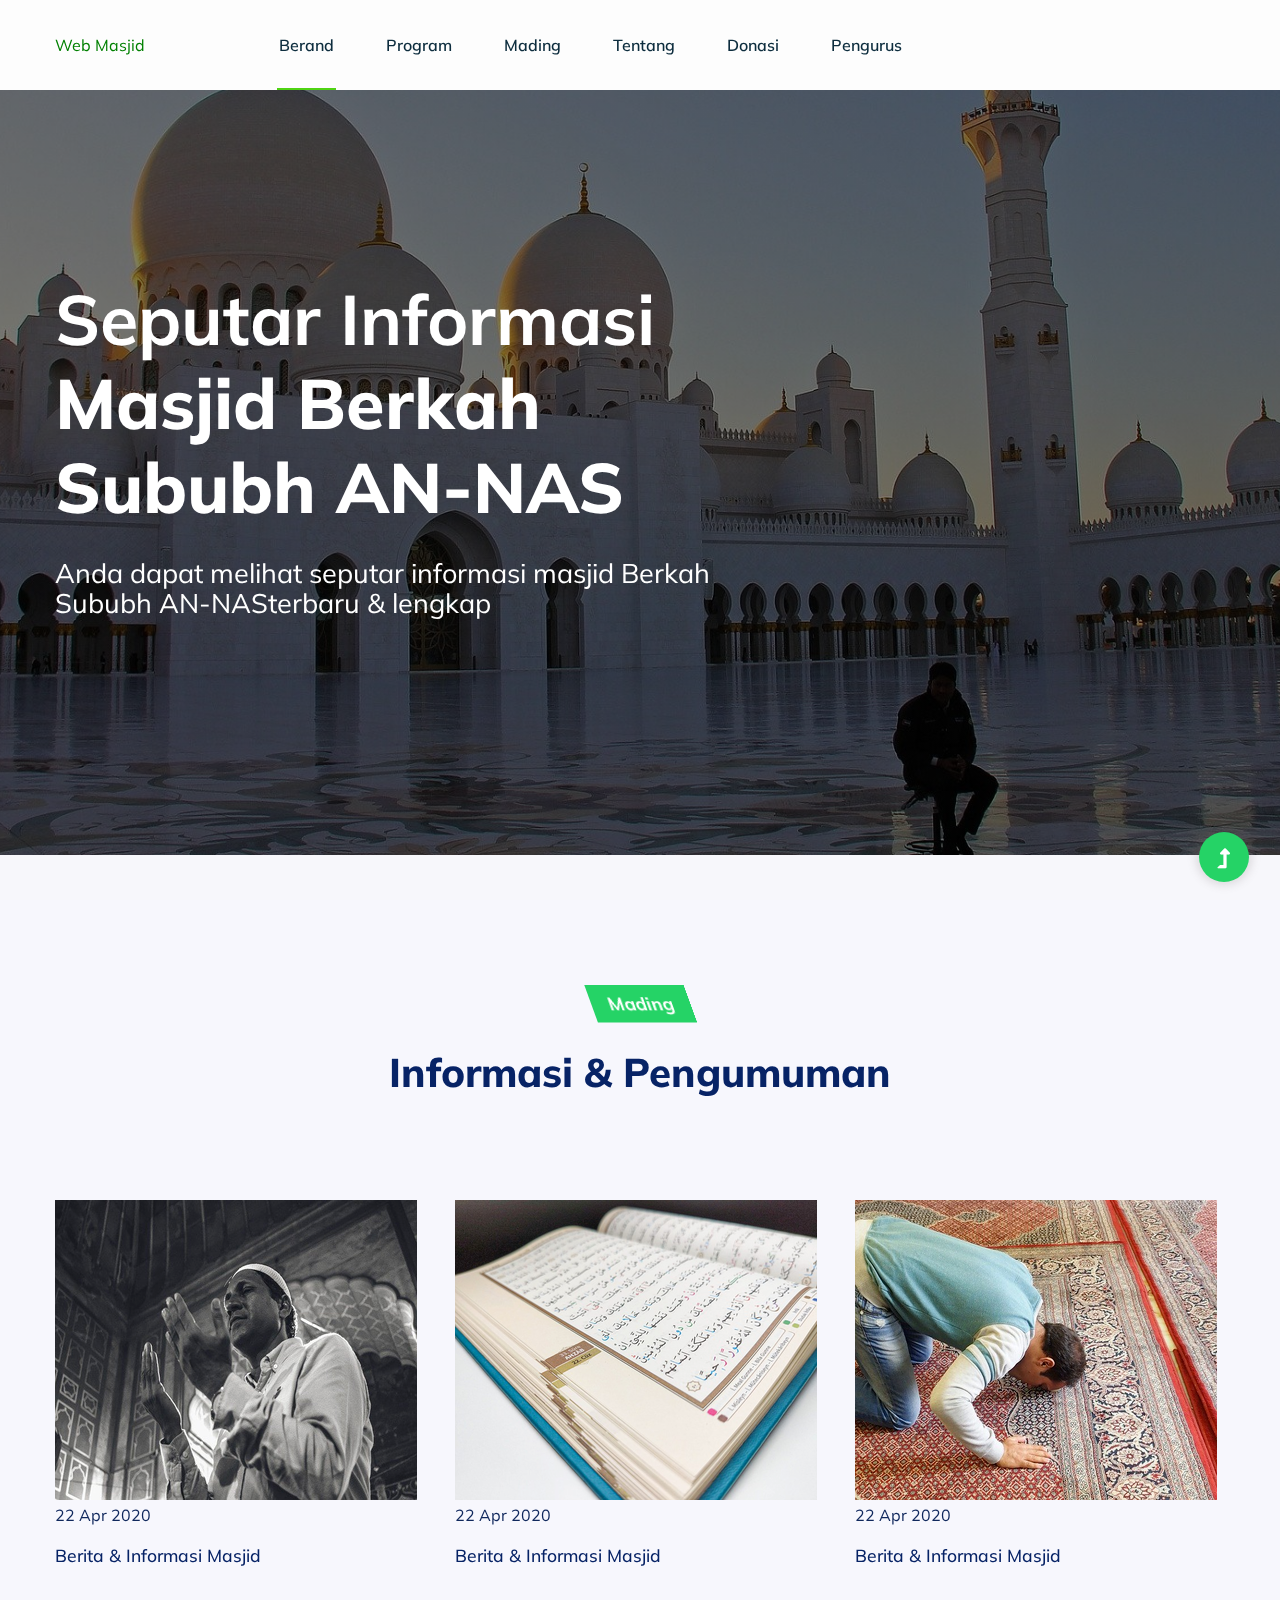
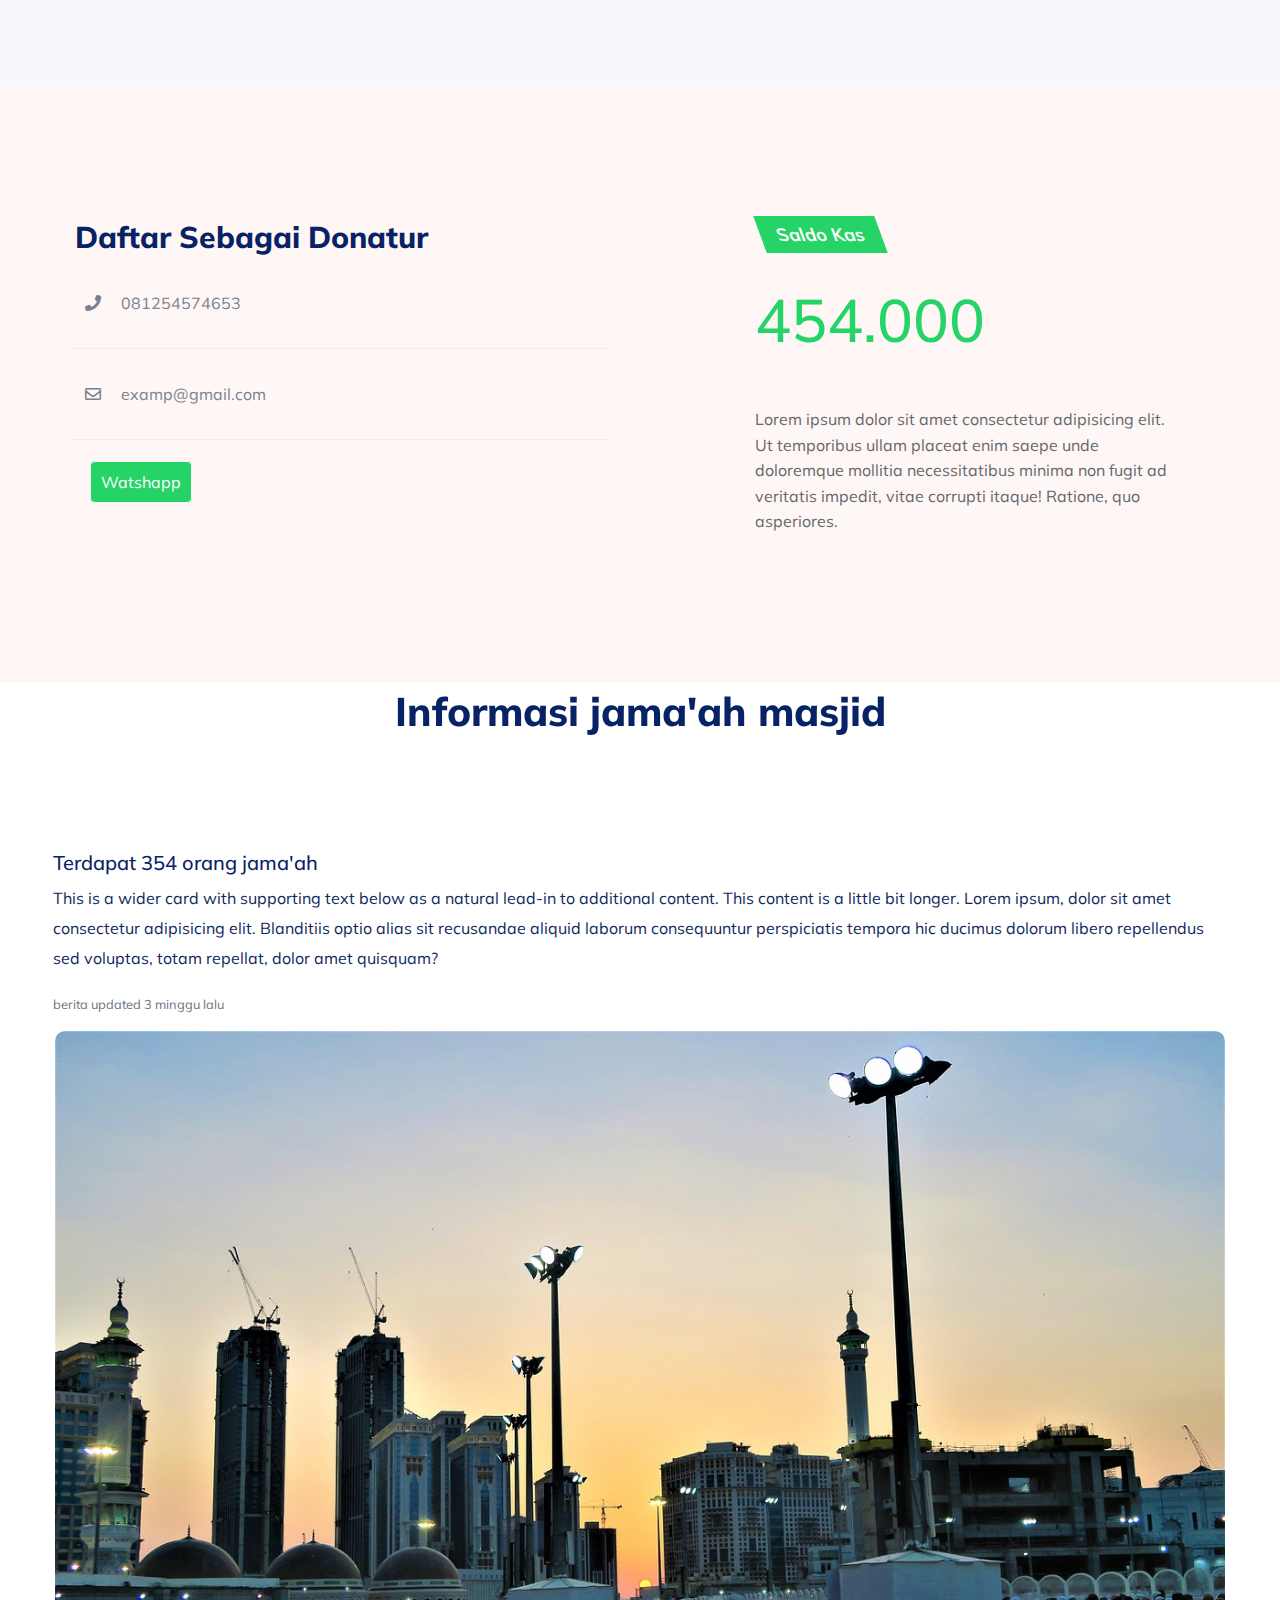
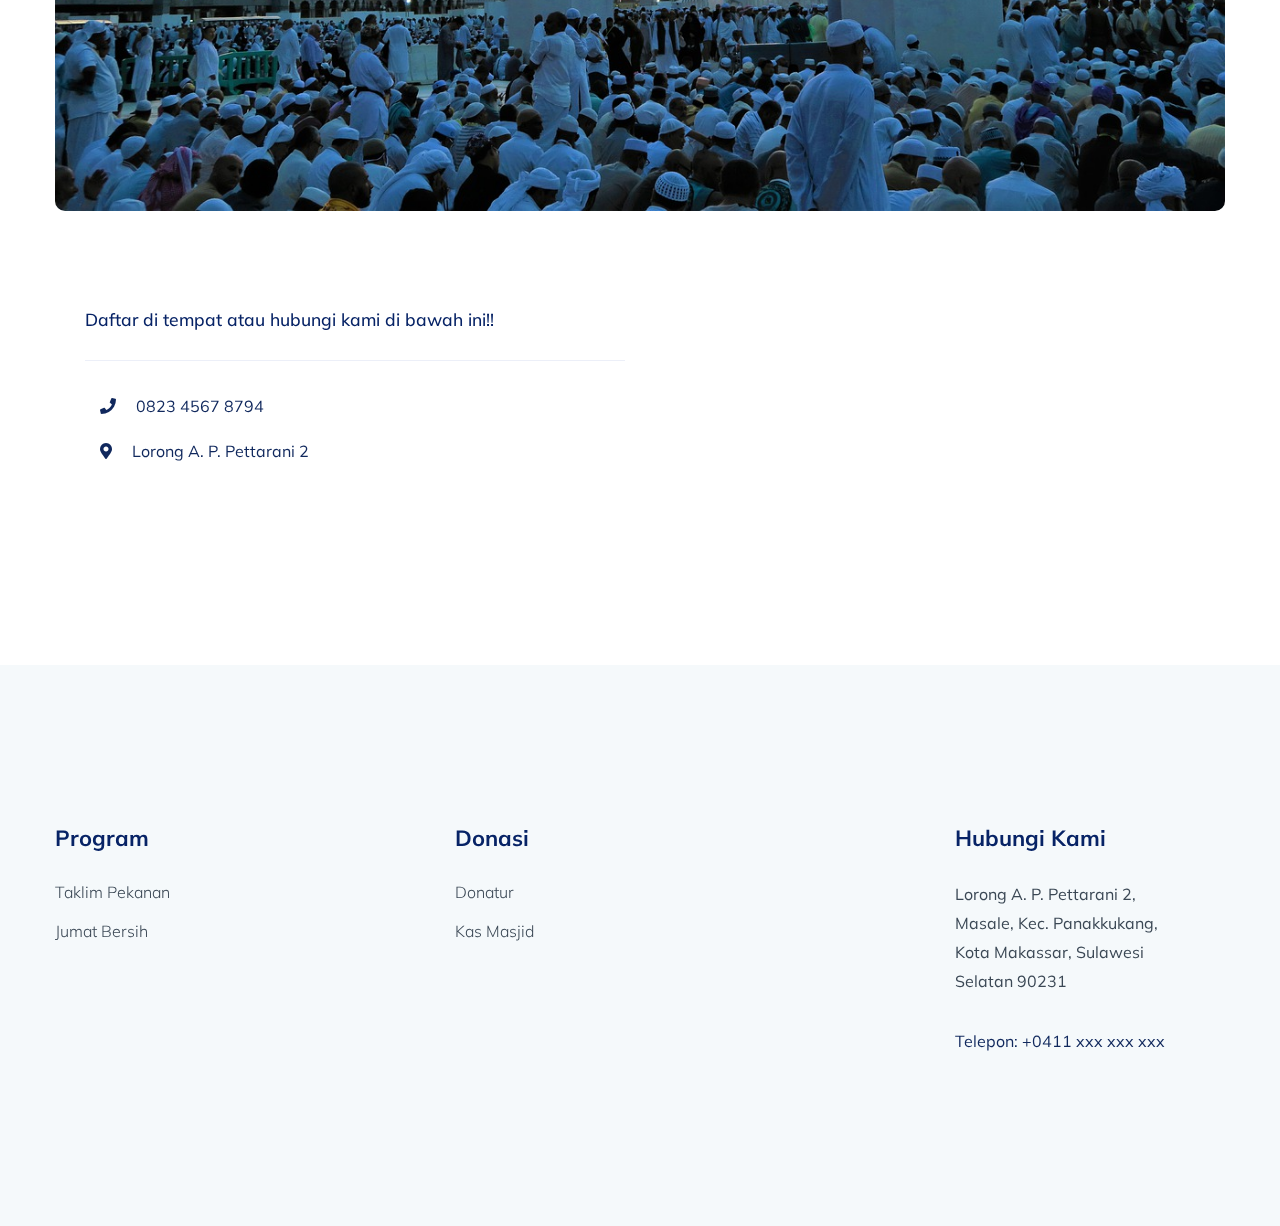
==== commit 87649979: "modivikasi website masjid" ====
--- a/project_web_masjid-master/index.html
+++ b/project_web_masjid-master/index.html
@@ -38,7 +38,7 @@
         <div class="preloader-inner position-relative">
           <div class="preloader-circle"></div>
           <div class="preloader-img pere-text">
-            <h3>Masjid</h3>
+            <h3>AN-NAS</h3>
           </div>
         </div>
       </div>
@@ -107,10 +107,10 @@
                 <div class="col-xl-7 col-lg-9 col-md-8 col-sm-9">
                   <div class="hero__caption">
                     <h1 data-animation="fadeInLeft" data-delay="0.2s">
-                      Seputar informasi <span>Masjid</span>
+                      Seputar informasi <span>Masjid Berkah Sububh AN-NAS</span>
                     </h1>
                     <p data-animation="fadeInLeft" data-delay="0.4s">
-                      Anda dapat melihat seputar informasi masjid terbaru &
+                      Anda dapat melihat seputar informasi masjid Berkah Sububh AN-NASterbaru &
                       lengkap
                     </p>
                   </div>
@@ -303,22 +303,13 @@
                 <hr />
                 <p><i class="fas fa-phone"></i>0823 4567 8794</p>
                 <p>
-                  <i class="fas fa-map-marker-alt"></i>jl.perintis kemerdekaan 7
+                  <i class="fas fa-map-marker-alt"></i>Lorong A. P. Pettarani 2
                 </p>
               </div>
               <div class="col">
                 <div class="container">
                   <div class="embed-responsive embed-responsive-21by9">
-                    <iframe
-                      src="https://www.google.com/maps/embed?pb=!1m18!1m12!1m3!1d3973.8083843542895!2d119.48073061430038!3d-5.134535953373903!2m3!1f0!2f0!3f0!3m2!1i1024!2i768!4f13.1!3m3!1m2!1s0x2dbee334daba7981%3A0x5f4200901921392b!2sMasjid%20Ali-hizaam!5e0!3m2!1sid!2sid!4v1599695466135!5m2!1sid!2sid"
-                      width="600"
-                      height="450"
-                      frameborder="0"
-                      style="border: 0"
-                      allowfullscreen=""
-                      aria-hidden="false"
-                      tabindex="0"
-                    ></iframe>
+                    <iframe src="https://www.google.com/maps/embed?pb=!1m26!1m12!1m3!1d31789.964925475062!2d119.43305056781267!3d-5.144598111057449!2m3!1f0!2f0!3f0!3m2!1i1024!2i768!4f13.1!4m11!3e0!4m3!3m2!1d-5.1507637!2d119.463521!4m5!1s0x2dbee2b84bb9cebb%3A0x4293933fa42324d8!2sMasjid%20An-Naas%2C%20Lorong%20A.%20P.%20Pettarani%202%2C%20Masale%2C%20Kec.%20Panakkukang%2C%20Kota%20Makassar%2C%20Sulawesi%20Selatan%2090231!3m2!1d-5.1519889999999995!2d119.43851199999999!5e0!3m2!1sid!2sid!4v1640557318091!5m2!1sid!2sid" width="600" height="450" style="border:0;" allowfullscreen="" loading="lazy"></iframe>
                   </div>
                 </div>
               </div>
@@ -361,8 +352,7 @@
                   <h4>Hubungi Kami</h4>
                   <div class="footer-pera">
                     <p class="info1">
-                      Alamat: Jl. Perintis Kemerdekaan 7, Lorong Ali Hizaam,
-                      Tamalanrea, Makassar, Sulawesi Selatan
+                      Lorong A. P. Pettarani 2, Masale, Kec. Panakkukang, Kota Makassar, Sulawesi Selatan 90231
                     </p>
                   </div>
                 </div>
